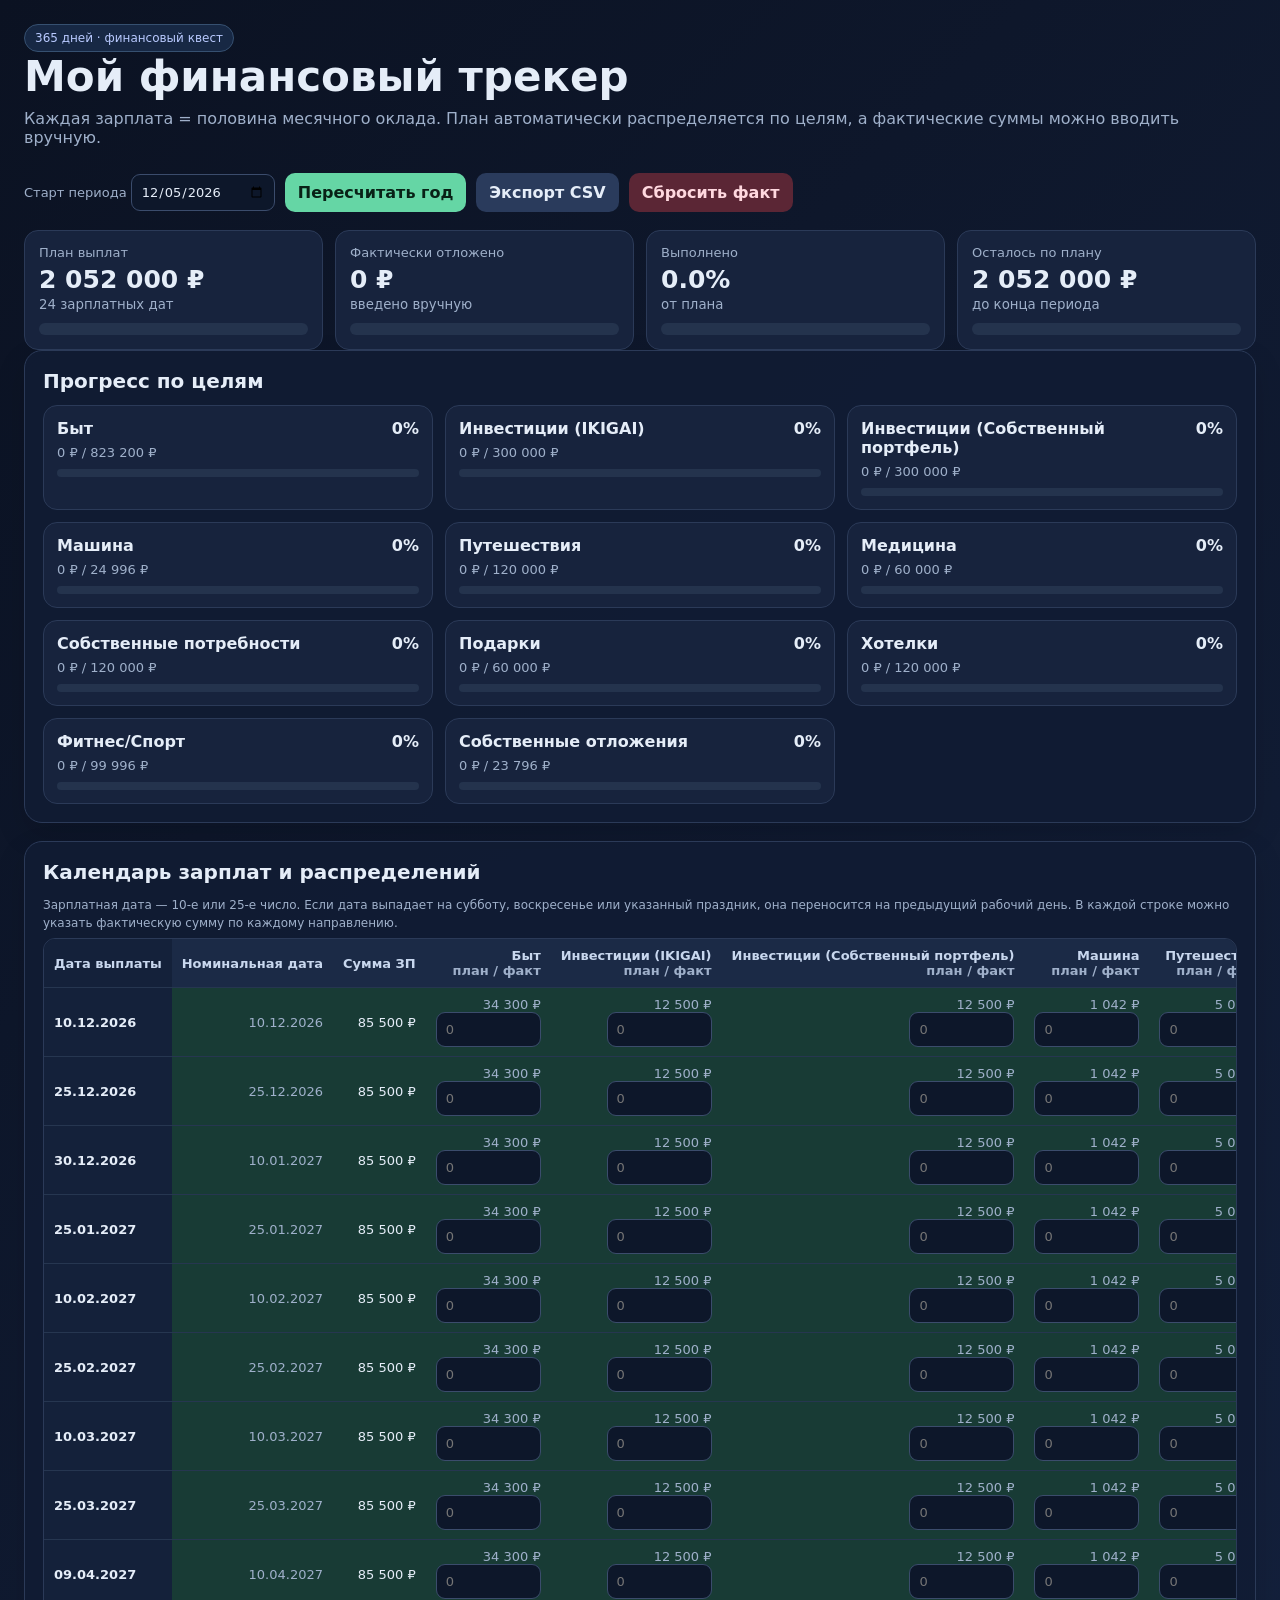
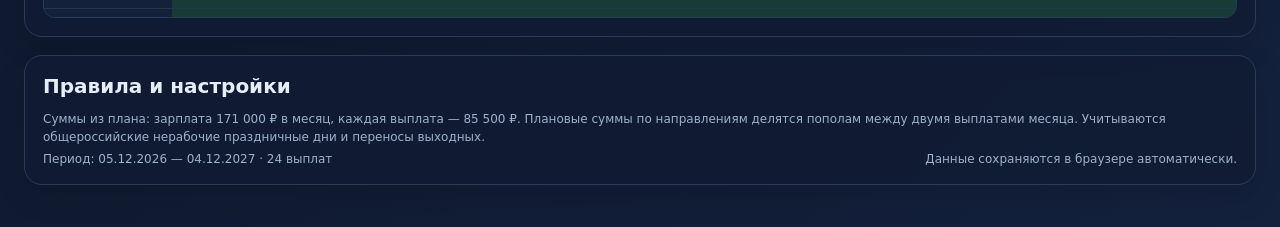
==== financial_tracker_365.html @ bc11f87f "v.1" ====
<!doctype html>
<html lang="ru">
<head>
<meta charset="utf-8">
<meta name="viewport" content="width=device-width, initial-scale=1">
<title>Финансовый трекер — 365 дней</title>
<style>
:root{--bg:#0f172a;--panel:#111c33;--panel2:#17233d;--line:#2b3a58;--text:#e5edf8;--muted:#9fb0ca;--accent:#65d6a5;--accent2:#7aa7ff;--warn:#ffd166;--danger:#ff7b8b}
*{box-sizing:border-box} body{margin:0;background:linear-gradient(135deg,#0b1222,#14213d);color:var(--text);font-family:Inter,system-ui,-apple-system,Segoe UI,Roboto,Arial,sans-serif}
.wrap{max-width:1500px;margin:auto;padding:24px}.hero{display:flex;justify-content:space-between;gap:20px;align-items:flex-start;margin-bottom:18px;flex-wrap:wrap}
h1{margin:0 0 8px;font-size:clamp(26px,4vw,42px)} h2{margin:0 0 12px;font-size:20px} p{color:var(--muted);margin:6px 0}
.badge{display:inline-block;padding:6px 10px;border:1px solid #365070;border-radius:999px;color:#b9caff;background:#172844;font-size:12px}
.panel{background:rgba(17,28,51,.92);border:1px solid var(--line);border-radius:18px;padding:18px;box-shadow:0 12px 30px #0002;margin-bottom:18px}
.grid{display:grid;grid-template-columns:repeat(4,minmax(0,1fr));gap:12px}.metric{background:var(--panel2);border:1px solid var(--line);border-radius:14px;padding:14px}.metric .label{color:var(--muted);font-size:13px}.metric .value{font-size:25px;font-weight:800;margin-top:5px}.metric small{color:var(--muted)}
.progress{height:12px;background:#24334d;border-radius:999px;overflow:hidden;margin-top:10px}.bar{height:100%;width:0;background:linear-gradient(90deg,var(--accent2),var(--accent));transition:width .25s}
.controls{display:flex;gap:10px;flex-wrap:wrap;align-items:center}.controls label{font-size:13px;color:var(--muted)} input,select,button{font:inherit} input,select{background:#0d172a;color:var(--text);border:1px solid #3b4c6c;border-radius:9px;padding:9px;min-width:0} button{border:0;border-radius:10px;padding:10px 13px;cursor:pointer;background:var(--accent);color:#082116;font-weight:800} button.secondary{background:#2a3b5c;color:var(--text)} button.danger{background:#5b2635;color:#ffd8df}
.table-wrap{overflow:auto;max-height:680px;border:1px solid var(--line);border-radius:12px}table{width:100%;border-collapse:separate;border-spacing:0;min-width:1250px;font-size:13px}th,td{padding:9px 10px;border-bottom:1px solid #263650;white-space:nowrap;text-align:right}th{position:sticky;top:0;background:#1b2a46;z-index:2;color:#c8d7ee}th:first-child,td:first-child{text-align:left;position:sticky;left:0;z-index:1;background:#14213a}th:first-child{z-index:3}.payday{background:#183b35!important}.holiday{color:var(--warn)}.weekend{color:#ffb3bd}.actual{width:105px}.actual:focus{outline:2px solid var(--accent2)}.status{font-weight:800}.good{color:var(--accent)}.bad{color:var(--danger)}.muted{color:var(--muted)}.goal-grid{display:grid;grid-template-columns:repeat(3,minmax(0,1fr));gap:12px}.goal{background:var(--panel2);border:1px solid var(--line);border-radius:14px;padding:13px}.goal-head{display:flex;justify-content:space-between;gap:10px;font-weight:700}.goal .numbers{font-size:13px;color:var(--muted);margin-top:7px}.mini{height:8px;margin-top:9px}.note{font-size:12px;color:var(--muted);line-height:1.5}.footer{display:flex;justify-content:space-between;gap:10px;flex-wrap:wrap;color:var(--muted);font-size:12px}
@media(max-width:900px){.grid{grid-template-columns:repeat(2,minmax(0,1fr))}.goal-grid{grid-template-columns:1fr}.wrap{padding:12px}.panel{padding:12px}}
</style>
</head>
<body>
<div class="wrap">
  <div class="hero">
    <div>
      <span class="badge">365 дней · финансовый квест</span>
      <h1>Мой финансовый трекер</h1>
      <p>Каждая зарплата = половина месячного оклада. План автоматически распределяется по целям, а фактические суммы можно вводить вручную.</p>
    </div>
    <div class="controls">
      <label>Старт периода <input id="startDate" type="date"></label>
      <button id="rebuild">Пересчитать год</button>
      <button class="secondary" id="export">Экспорт CSV</button>
      <button class="danger" id="reset">Сбросить факт</button>
    </div>
  </div>

  <section class="grid" id="metrics"></section>

  <section class="panel">
    <h2>Прогресс по целям</h2>
    <div class="goal-grid" id="goals"></div>
  </section>

  <section class="panel">
    <h2>Календарь зарплат и распределений</h2>
    <p class="note">Зарплатная дата — 10-е или 25-е число. Если дата выпадает на субботу, воскресенье или указанный праздник, она переносится на предыдущий рабочий день. В каждой строке можно указать фактическую сумму по каждому направлению.</p>
    <div class="table-wrap"><table id="tracker"><thead></thead><tbody></tbody></table></div>
  </section>

  <section class="panel">
    <h2>Правила и настройки</h2>
    <p class="note">Суммы из плана: зарплата 171 000 ₽ в месяц, каждая выплата — 85 500 ₽. Плановые суммы по направлениям делятся пополам между двумя выплатами месяца. Учитываются общероссийские нерабочие праздничные дни и переносы выходных.</p>
    <div class="footer"><span id="summary"></span><span>Данные сохраняются в браузере автоматически.</span></div>
  </section>
</div>

<script>
const PLAN = [
  ["Быт",68600],["Инвестиции (IKIGAI)",25000],["Инвестиции (Собственный портфель)",25000],
  ["Машина",2083],["Путешествия",10000],["Медицина",5000],["Собственные потребности",10000],
  ["Подарки",5000],["Хотелки",10000],["Фитнес/Спорт",8333],["Собственные отложения",1983]
];
const MONTHLY = 171000, PAY = 85500, DAYS=365;
const HOLIDAYS = new Set([
  // Утверждённые переносы выходных в России на 2026 год.
  "2026-01-09", "2026-12-31",
  // Переносы, предусмотренные проектом производственного календаря на 2027 год.
  "2027-02-22", "2027-11-05", "2027-12-31"
]);
let rows=[], actual={};
const euro = n => new Intl.NumberFormat("ru-RU",{style:"currency",currency:"RUB",maximumFractionDigits:0}).format(n||0);
const iso = d => d.toISOString().slice(0,10);
const dateRu = s => new Date(s+"T12:00:00").toLocaleDateString("ru-RU",{day:"2-digit",month:"2-digit",year:"numeric"});
function russianPublicHolidays(year){
  const dates=[];
  for(let day=1;day<=8;day++) dates.push(`${year}-01-${String(day).padStart(2,"0")}`);
  ["02-23","03-08","05-01","05-09","06-12","11-04"].forEach(day=>dates.push(`${year}-${day}`));
  return new Set(dates);
}
function observedHoliday(d){
  // Если праздник (кроме новогодних каникул) совпал с выходным, выходной переносится
  // на ближайший рабочий день согласно ст. 112 ТК РФ.
  const year=d.getFullYear(), fixed=russianPublicHolidays(year), day=iso(d);
  if(!fixed.has(day) || d.getMonth()===0 || (d.getDay()!==0 && d.getDay()!==6)) return false;
  let observed=addDays(d,1);
  while(observed.getDay()===0 || observed.getDay()===6 || fixed.has(iso(observed))) observed=addDays(observed,1);
  return iso(observed);
}
function isOff(d){
  const day=iso(d);
  if(d.getDay()===0 || d.getDay()===6 || HOLIDAYS.has(day) || russianPublicHolidays(d.getFullYear()).has(day)) return true;
  for(const offset of [-1,-2]){
    const holiday=addDays(d,offset);
    if(observedHoliday(holiday)===day) return true;
  }
  return false;
}
function previousWorkday(d){let x=new Date(d);while(isOff(x))x.setDate(x.getDate()-1);return x}
function addDays(d,n){let x=new Date(d);x.setDate(x.getDate()+n);return x}
function monthKey(d){return d.getFullYear()+"-"+String(d.getMonth()+1).padStart(2,"0")}
function getStart(){return new Date((document.getElementById("startDate").value||iso(new Date()))+"T12:00:00")}
function build(){
  rows=[]; let start=getStart(), end=addDays(start,DAYS-1);
  for(let d=new Date(start);d<=end;d=addDays(d,1)){
    if(d.getDate()===10 || d.getDate()===25){
      const payDate=previousWorkday(d);
      if(payDate>=start && payDate<=end) rows.push({date:iso(payDate),nominal:iso(d),month:monthKey(d),type:"pay"});
    }
  }
  render();
}
function key(date,goal){return date+"|"+goal}
function plannedFor(goal){return PLAN.find(x=>x[0]===goal)[1]/2}
function totalActual(goal){return rows.reduce((s,r)=>s+(+actual[key(r.date,goal)]||0),0)}
function render(){
  const totalPlanned=rows.length*PAY, totalActualAll=rows.reduce((s,r)=>s+PLAN.reduce((a,g)=>a+(+actual[key(r.date,g[0])]||0),0),0);
  const pct=totalPlanned?Math.min(100,totalActualAll/totalPlanned*100):0;
  document.getElementById("metrics").innerHTML=[
    ["План выплат",euro(totalPlanned),rows.length+" зарплатных дат"],
    ["Фактически отложено",euro(totalActualAll),"введено вручную"],
    ["Выполнено",pct.toFixed(1)+"%","от плана"],
    ["Осталось по плану",euro(Math.max(0,totalPlanned-totalActualAll)),"до конца периода"]
  ].map(x=>`<div class="metric"><div class="label">${x[0]}</div><div class="value">${x[1]}</div><small>${x[2]}</small><div class="progress"><div class="bar" style="width:${x[0]==='Выполнено'?pct:0}%"></div></div></div>`).join("");
  document.getElementById("goals").innerHTML=PLAN.map(([g,m])=>{
    const p=rows.length*plannedFor(g), a=totalActual(g), q=p?Math.min(100,a/p*100):0;
    return `<div class="goal"><div class="goal-head"><span>${g}</span><span>${q.toFixed(0)}%</span></div><div class="numbers">${euro(a)} / ${euro(p)}</div><div class="progress mini"><div class="bar" style="width:${q}%"></div></div></div>`;
  }).join("");
  const head=document.querySelector("#tracker thead");
  head.innerHTML="<tr><th>Дата выплаты</th><th>Номинальная дата</th><th>Сумма ЗП</th>"+PLAN.map(g=>`<th>${g[0]}<br><span class="muted">план / факт</span></th>`).join("")+"<th>Факт всего</th><th>Статус</th></tr>";
  const body=document.querySelector("#tracker tbody");
  body.innerHTML=rows.map(r=>{
    const vals=PLAN.map(([g,m])=>+actual[key(r.date,g)]||0), sum=vals.reduce((a,b)=>a+b,0), complete=sum>=PAY;
    return `<tr class="payday"><td><b>${dateRu(r.date)}</b></td><td class="muted">${dateRu(r.nominal)}</td><td>${euro(PAY)}</td>`+
      PLAN.map(([g,m])=>`<td><div class="muted">${euro(m/2)}</div><input class="actual" type="number" min="0" step="1" data-date="${r.date}" data-goal="${g}" value="${actual[key(r.date,g)]||""}" placeholder="0"></td>`).join("")+
      `<td><b>${euro(sum)}</b></td><td class="status ${complete?'good':'bad'}">${complete?'✓ Выполнено':'В процессе'}</td></tr>`;
  }).join("");
  body.querySelectorAll("input").forEach(inp=>inp.addEventListener("change",e=>{
    actual[key(inp.dataset.date,inp.dataset.goal)]=Math.max(0,+inp.value||0);
    localStorage.setItem("financeTrackerActual",JSON.stringify(actual)); render();
  }));
  document.getElementById("summary").textContent=`Период: ${dateRu(iso(startDate.value?getStart():new Date()))} — ${dateRu(iso(addDays(getStart(),DAYS-1)))} · ${rows.length} выплат`;
}
function exportCSV(){
  const cols=["Дата выплаты","Номинальная дата","Сумма ЗП",...PLAN.map(x=>x[0]),"Факт всего"];
  let csv=[cols.join(";")];
  rows.forEach(r=>{let vals=PLAN.map(([g])=>+actual[key(r.date,g)]||0);csv.push([r.date,r.nominal,PAY,...vals,vals.reduce((a,b)=>a+b,0)].join(";"))});
  const blob=new Blob(["\ufeff"+csv.join("\n")],{type:"text/csv;charset=utf-8"});
  const a=document.createElement("a");a.href=URL.createObjectURL(blob);a.download="financial-tracker.csv";a.click();URL.revokeObjectURL(a.href);
}
const startDate=document.getElementById("startDate");
startDate.value=iso(new Date());
actual=JSON.parse(localStorage.getItem("financeTrackerActual")||"{}");
document.getElementById("rebuild").onclick=build;
document.getElementById("export").onclick=exportCSV;
document.getElementById("reset").onclick=()=>{if(confirm("Удалить все фактические суммы?")){actual={};localStorage.removeItem("financeTrackerActual");render()}};
build();
</script>
</body>
</html>
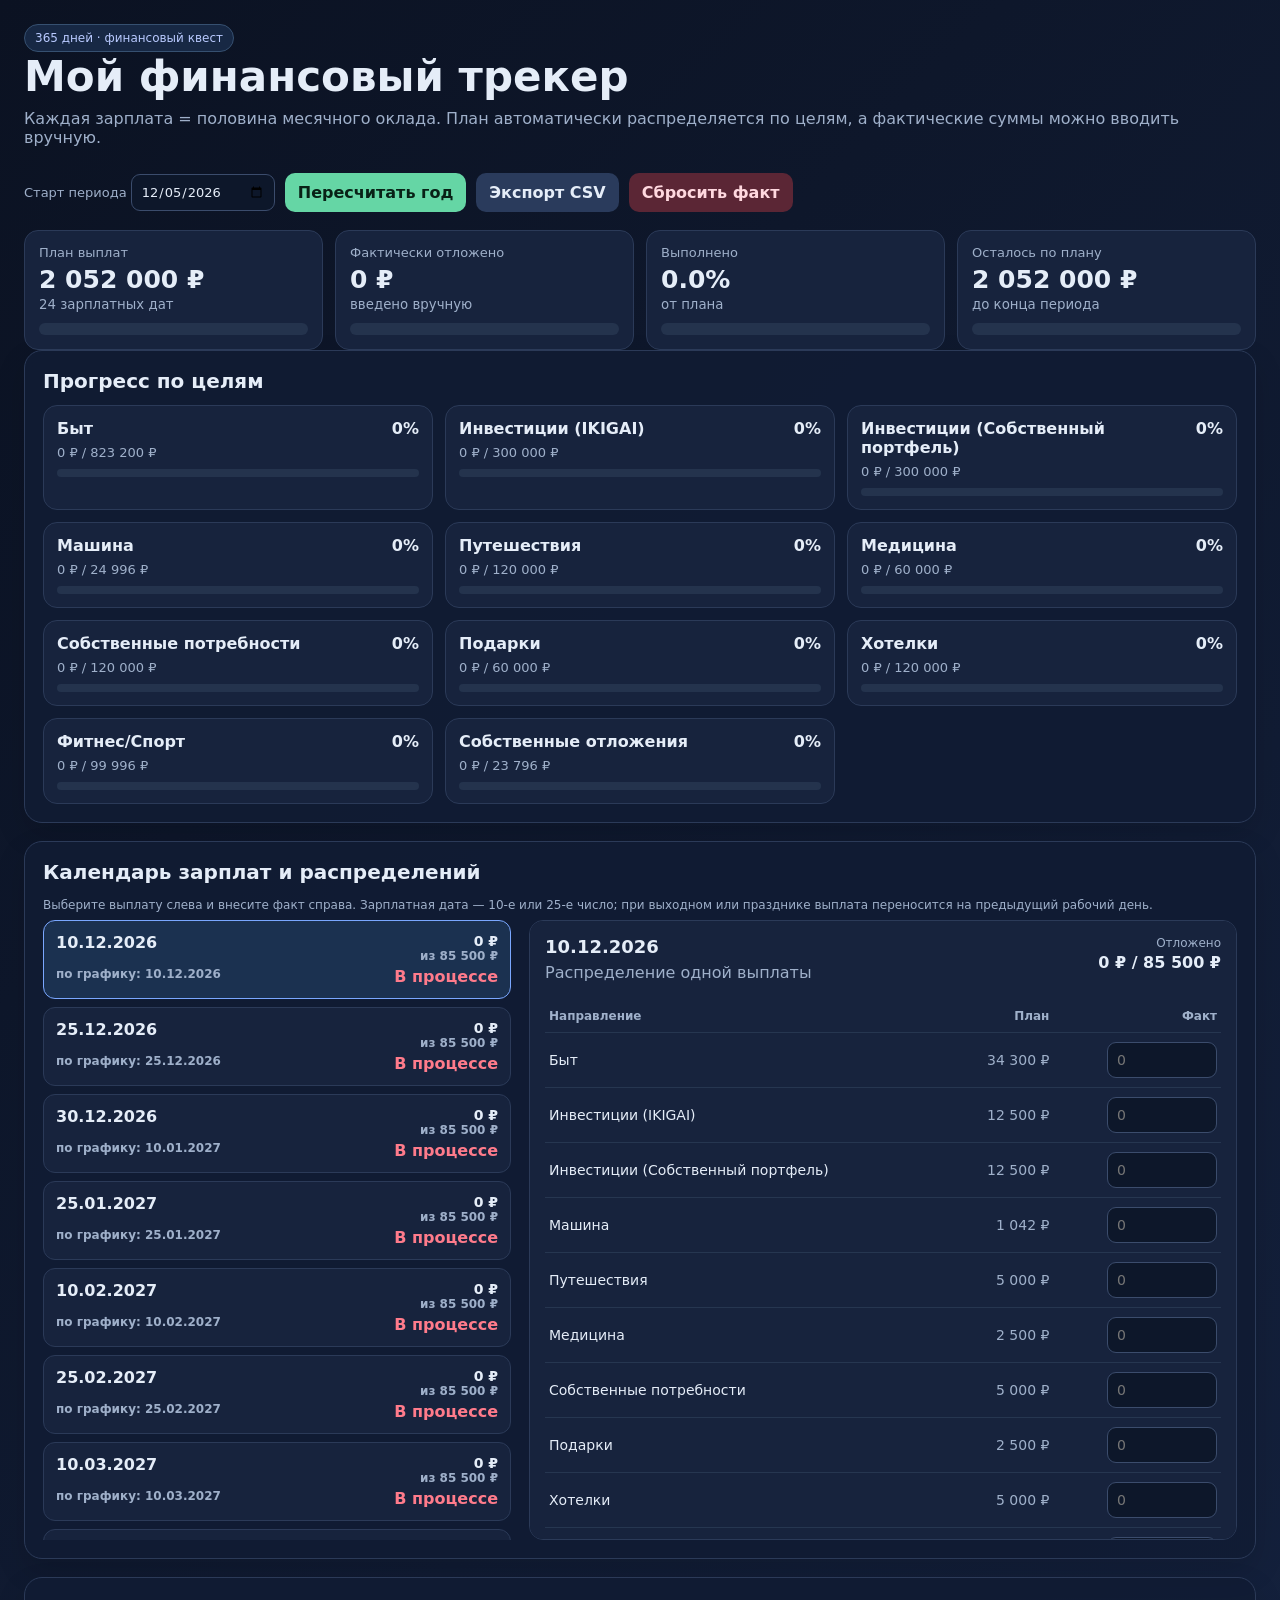
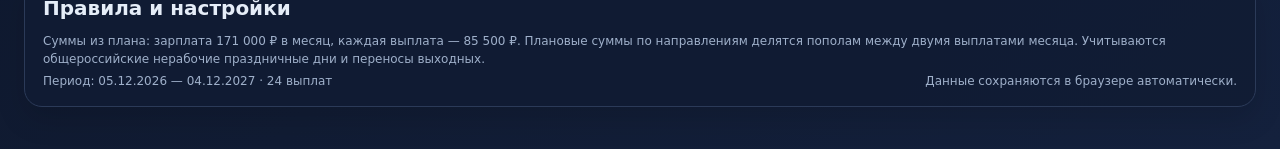
==== commit 85c3f411: "v.2" ====
--- a/financial_tracker_365.html
+++ b/financial_tracker_365.html
@@ -14,8 +14,7 @@
 .grid{display:grid;grid-template-columns:repeat(4,minmax(0,1fr));gap:12px}.metric{background:var(--panel2);border:1px solid var(--line);border-radius:14px;padding:14px}.metric .label{color:var(--muted);font-size:13px}.metric .value{font-size:25px;font-weight:800;margin-top:5px}.metric small{color:var(--muted)}
 .progress{height:12px;background:#24334d;border-radius:999px;overflow:hidden;margin-top:10px}.bar{height:100%;width:0;background:linear-gradient(90deg,var(--accent2),var(--accent));transition:width .25s}
 .controls{display:flex;gap:10px;flex-wrap:wrap;align-items:center}.controls label{font-size:13px;color:var(--muted)} input,select,button{font:inherit} input,select{background:#0d172a;color:var(--text);border:1px solid #3b4c6c;border-radius:9px;padding:9px;min-width:0} button{border:0;border-radius:10px;padding:10px 13px;cursor:pointer;background:var(--accent);color:#082116;font-weight:800} button.secondary{background:#2a3b5c;color:var(--text)} button.danger{background:#5b2635;color:#ffd8df}
-.table-wrap{overflow:auto;max-height:680px;border:1px solid var(--line);border-radius:12px}table{width:100%;border-collapse:separate;border-spacing:0;min-width:1250px;font-size:13px}th,td{padding:9px 10px;border-bottom:1px solid #263650;white-space:nowrap;text-align:right}th{position:sticky;top:0;background:#1b2a46;z-index:2;color:#c8d7ee}th:first-child,td:first-child{text-align:left;position:sticky;left:0;z-index:1;background:#14213a}th:first-child{z-index:3}.payday{background:#183b35!important}.holiday{color:var(--warn)}.weekend{color:#ffb3bd}.actual{width:105px}.actual:focus{outline:2px solid var(--accent2)}.status{font-weight:800}.good{color:var(--accent)}.bad{color:var(--danger)}.muted{color:var(--muted)}.goal-grid{display:grid;grid-template-columns:repeat(3,minmax(0,1fr));gap:12px}.goal{background:var(--panel2);border:1px solid var(--line);border-radius:14px;padding:13px}.goal-head{display:flex;justify-content:space-between;gap:10px;font-weight:700}.goal .numbers{font-size:13px;color:var(--muted);margin-top:7px}.mini{height:8px;margin-top:9px}.note{font-size:12px;color:var(--muted);line-height:1.5}.footer{display:flex;justify-content:space-between;gap:10px;flex-wrap:wrap;color:var(--muted);font-size:12px}
-@media(max-width:900px){.grid{grid-template-columns:repeat(2,minmax(0,1fr))}.goal-grid{grid-template-columns:1fr}.wrap{padding:12px}.panel{padding:12px}}
+.payday-layout{display:grid;grid-template-columns:minmax(270px,.8fr) minmax(0,1.2fr);gap:14px;height:620px}.payday-list,.allocation{min-height:0;overflow:auto}.payday-list{padding-right:4px}.payday-item{width:100%;display:grid;grid-template-columns:1fr auto;gap:4px;text-align:left;background:var(--panel2);color:var(--text);border:1px solid var(--line);border-radius:12px;padding:12px;margin:0 0 8px}.payday-item:hover,.payday-item.selected{border-color:var(--accent2);background:#1b3150}.payday-item .date{font-weight:800}.payday-item .details{font-size:12px;color:var(--muted)}.payday-item .amount{text-align:right;font-size:12px;color:var(--muted)}.payday-item .amount b{display:block;color:var(--text);font-size:14px}.allocation{background:var(--panel2);border:1px solid var(--line);border-radius:14px;padding:15px}.allocation-head{display:flex;justify-content:space-between;gap:12px;align-items:flex-start;margin-bottom:12px}.allocation-head h3{margin:0;font-size:18px}.allocation-total{font-size:12px;color:var(--muted);text-align:right}.allocation-total b{display:block;color:var(--text);font-size:16px;margin-top:3px}.allocation-table{width:100%;border-collapse:collapse;font-size:14px}.allocation-table th,.allocation-table td{padding:9px 4px;border-bottom:1px solid #263650;text-align:right}.allocation-table th:first-child,.allocation-table td:first-child{text-align:left}.allocation-table th{color:var(--muted);font-size:12px;font-weight:600}.actual{width:110px}.actual:focus{outline:2px solid var(--accent2)}.status{font-weight:800}.good{color:var(--accent)}.bad{color:var(--danger)}.muted{color:var(--muted)}.goal-grid{display:grid;grid-template-columns:repeat(3,minmax(0,1fr));gap:12px}.goal{background:var(--panel2);border:1px solid var(--line);border-radius:14px;padding:13px}.goal-head{display:flex;justify-content:space-between;gap:10px;font-weight:700}.goal .numbers{font-size:13px;color:var(--muted);margin-top:7px}.mini{height:8px;margin-top:9px}.note{font-size:12px;color:var(--muted);line-height:1.5}.footer{display:flex;justify-content:space-between;gap:10px;flex-wrap:wrap;color:var(--muted);font-size:12px}
 </style>
 </head>
 <body>
@@ -43,8 +42,8 @@
 
   <section class="panel">
     <h2>Календарь зарплат и распределений</h2>
-    <p class="note">Зарплатная дата — 10-е или 25-е число. Если дата выпадает на субботу, воскресенье или указанный праздник, она переносится на предыдущий рабочий день. В каждой строке можно указать фактическую сумму по каждому направлению.</p>
-    <div class="table-wrap"><table id="tracker"><thead></thead><tbody></tbody></table></div>
+    <p class="note">Выберите выплату слева и внесите факт справа. Зарплатная дата — 10-е или 25-е число; при выходном или празднике выплата переносится на предыдущий рабочий день.</p>
+    <div class="payday-layout"><div class="payday-list" id="paydays"></div><div class="allocation" id="allocation"></div></div>
   </section>
 
   <section class="panel">
@@ -67,7 +66,7 @@
   // Переносы, предусмотренные проектом производственного календаря на 2027 год.
   "2027-02-22", "2027-11-05", "2027-12-31"
 ]);
-let rows=[], actual={};
+let rows=[], actual={}, selectedDate=null;
 const euro = n => new Intl.NumberFormat("ru-RU",{style:"currency",currency:"RUB",maximumFractionDigits:0}).format(n||0);
 const iso = d => d.toISOString().slice(0,10);
 const dateRu = s => new Date(s+"T12:00:00").toLocaleDateString("ru-RU",{day:"2-digit",month:"2-digit",year:"numeric"});
@@ -107,6 +106,7 @@
       if(payDate>=start && payDate<=end) rows.push({date:iso(payDate),nominal:iso(d),month:monthKey(d),type:"pay"});
     }
   }
+  if(!rows.some(r=>r.date===selectedDate)) selectedDate=(rows.find(r=>r.date>=iso(new Date()))||rows[0])?.date||null;
   render();
 }
 function key(date,goal){return date+"|"+goal}
@@ -125,16 +125,18 @@
     const p=rows.length*plannedFor(g), a=totalActual(g), q=p?Math.min(100,a/p*100):0;
     return `<div class="goal"><div class="goal-head"><span>${g}</span><span>${q.toFixed(0)}%</span></div><div class="numbers">${euro(a)} / ${euro(p)}</div><div class="progress mini"><div class="bar" style="width:${q}%"></div></div></div>`;
   }).join("");
-  const head=document.querySelector("#tracker thead");
-  head.innerHTML="<tr><th>Дата выплаты</th><th>Номинальная дата</th><th>Сумма ЗП</th>"+PLAN.map(g=>`<th>${g[0]}<br><span class="muted">план / факт</span></th>`).join("")+"<th>Факт всего</th><th>Статус</th></tr>";
-  const body=document.querySelector("#tracker tbody");
-  body.innerHTML=rows.map(r=>{
-    const vals=PLAN.map(([g,m])=>+actual[key(r.date,g)]||0), sum=vals.reduce((a,b)=>a+b,0), complete=sum>=PAY;
-    return `<tr class="payday"><td><b>${dateRu(r.date)}</b></td><td class="muted">${dateRu(r.nominal)}</td><td>${euro(PAY)}</td>`+
-      PLAN.map(([g,m])=>`<td><div class="muted">${euro(m/2)}</div><input class="actual" type="number" min="0" step="1" data-date="${r.date}" data-goal="${g}" value="${actual[key(r.date,g)]||""}" placeholder="0"></td>`).join("")+
-      `<td><b>${euro(sum)}</b></td><td class="status ${complete?'good':'bad'}">${complete?'✓ Выполнено':'В процессе'}</td></tr>`;
+  const paydays=document.getElementById("paydays");
+  paydays.innerHTML=rows.map(r=>{
+    const sum=PLAN.reduce((total,[g])=>total+(+actual[key(r.date,g)]||0),0), complete=sum>=PAY;
+    return `<button class="payday-item ${r.date===selectedDate?'selected':''}" data-select="${r.date}"><span class="date">${dateRu(r.date)}</span><span class="amount"><b>${euro(sum)}</b>из ${euro(PAY)}</span><span class="details">по графику: ${dateRu(r.nominal)}</span><span class="status ${complete?'good':'bad'}">${complete?'✓ Готово':'В процессе'}</span></button>`;
   }).join("");
-  body.querySelectorAll("input").forEach(inp=>inp.addEventListener("change",e=>{
+  paydays.querySelectorAll("[data-select]").forEach(button=>button.addEventListener("click",()=>{selectedDate=button.dataset.select;render()}));
+  const selected=rows.find(r=>r.date===selectedDate);
+  const allocation=document.getElementById("allocation");
+  if(!selected){allocation.innerHTML="<p class=\"muted\">В выбранном периоде нет выплат.</p>";return}
+  const total=PLAN.reduce((sum,[g])=>sum+(+actual[key(selected.date,g)]||0),0), complete=total>=PAY;
+  allocation.innerHTML=`<div class="allocation-head"><div><h3>${dateRu(selected.date)}</h3><p>Распределение одной выплаты</p></div><div class="allocation-total">Отложено<b class="${complete?'good':'bad'}">${euro(total)} / ${euro(PAY)}</b></div></div><table class="allocation-table"><thead><tr><th>Направление</th><th>План</th><th>Факт</th></tr></thead><tbody>${PLAN.map(([g,m])=>`<tr><td>${g}</td><td class="muted">${euro(m/2)}</td><td><input class="actual" type="number" min="0" step="1" data-date="${selected.date}" data-goal="${g}" value="${actual[key(selected.date,g)]||""}" placeholder="0"></td></tr>`).join("")}</tbody></table>`;
+  allocation.querySelectorAll("input").forEach(inp=>inp.addEventListener("change",e=>{
     actual[key(inp.dataset.date,inp.dataset.goal)]=Math.max(0,+inp.value||0);
     localStorage.setItem("financeTrackerActual",JSON.stringify(actual)); render();
   }));
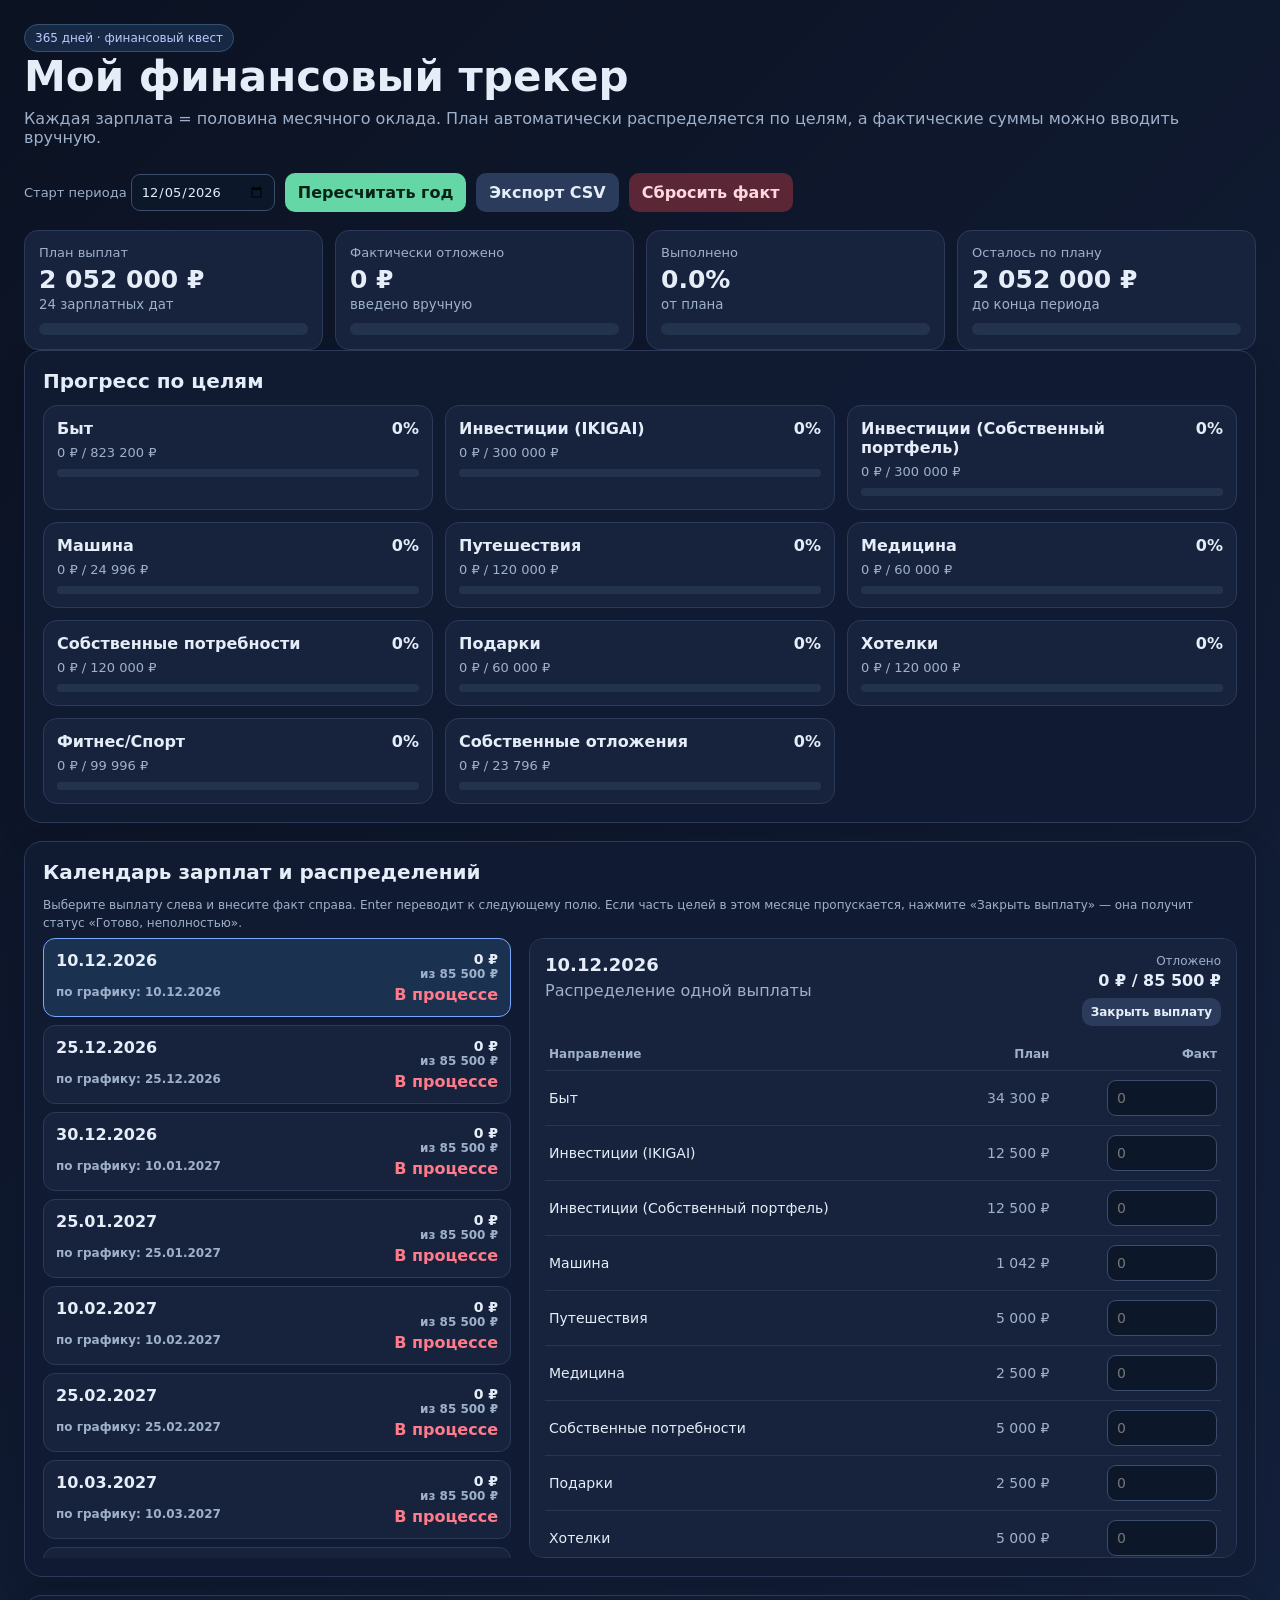
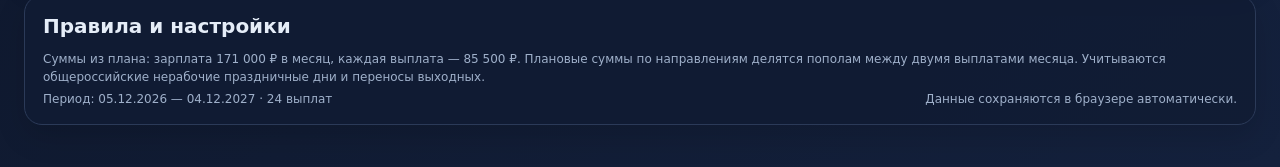
==== commit 41994682: "v.3" ====
--- a/financial_tracker_365.html
+++ b/financial_tracker_365.html
@@ -14,7 +14,7 @@
 .grid{display:grid;grid-template-columns:repeat(4,minmax(0,1fr));gap:12px}.metric{background:var(--panel2);border:1px solid var(--line);border-radius:14px;padding:14px}.metric .label{color:var(--muted);font-size:13px}.metric .value{font-size:25px;font-weight:800;margin-top:5px}.metric small{color:var(--muted)}
 .progress{height:12px;background:#24334d;border-radius:999px;overflow:hidden;margin-top:10px}.bar{height:100%;width:0;background:linear-gradient(90deg,var(--accent2),var(--accent));transition:width .25s}
 .controls{display:flex;gap:10px;flex-wrap:wrap;align-items:center}.controls label{font-size:13px;color:var(--muted)} input,select,button{font:inherit} input,select{background:#0d172a;color:var(--text);border:1px solid #3b4c6c;border-radius:9px;padding:9px;min-width:0} button{border:0;border-radius:10px;padding:10px 13px;cursor:pointer;background:var(--accent);color:#082116;font-weight:800} button.secondary{background:#2a3b5c;color:var(--text)} button.danger{background:#5b2635;color:#ffd8df}
-.payday-layout{display:grid;grid-template-columns:minmax(270px,.8fr) minmax(0,1.2fr);gap:14px;height:620px}.payday-list,.allocation{min-height:0;overflow:auto}.payday-list{padding-right:4px}.payday-item{width:100%;display:grid;grid-template-columns:1fr auto;gap:4px;text-align:left;background:var(--panel2);color:var(--text);border:1px solid var(--line);border-radius:12px;padding:12px;margin:0 0 8px}.payday-item:hover,.payday-item.selected{border-color:var(--accent2);background:#1b3150}.payday-item .date{font-weight:800}.payday-item .details{font-size:12px;color:var(--muted)}.payday-item .amount{text-align:right;font-size:12px;color:var(--muted)}.payday-item .amount b{display:block;color:var(--text);font-size:14px}.allocation{background:var(--panel2);border:1px solid var(--line);border-radius:14px;padding:15px}.allocation-head{display:flex;justify-content:space-between;gap:12px;align-items:flex-start;margin-bottom:12px}.allocation-head h3{margin:0;font-size:18px}.allocation-total{font-size:12px;color:var(--muted);text-align:right}.allocation-total b{display:block;color:var(--text);font-size:16px;margin-top:3px}.allocation-table{width:100%;border-collapse:collapse;font-size:14px}.allocation-table th,.allocation-table td{padding:9px 4px;border-bottom:1px solid #263650;text-align:right}.allocation-table th:first-child,.allocation-table td:first-child{text-align:left}.allocation-table th{color:var(--muted);font-size:12px;font-weight:600}.actual{width:110px}.actual:focus{outline:2px solid var(--accent2)}.status{font-weight:800}.good{color:var(--accent)}.bad{color:var(--danger)}.muted{color:var(--muted)}.goal-grid{display:grid;grid-template-columns:repeat(3,minmax(0,1fr));gap:12px}.goal{background:var(--panel2);border:1px solid var(--line);border-radius:14px;padding:13px}.goal-head{display:flex;justify-content:space-between;gap:10px;font-weight:700}.goal .numbers{font-size:13px;color:var(--muted);margin-top:7px}.mini{height:8px;margin-top:9px}.note{font-size:12px;color:var(--muted);line-height:1.5}.footer{display:flex;justify-content:space-between;gap:10px;flex-wrap:wrap;color:var(--muted);font-size:12px}
+.payday-layout{display:grid;grid-template-columns:minmax(270px,.8fr) minmax(0,1.2fr);gap:14px;height:620px}.payday-list,.allocation{min-height:0;overflow:auto}.payday-list{padding-right:4px}.payday-item{width:100%;display:grid;grid-template-columns:1fr auto;gap:4px;text-align:left;background:var(--panel2);color:var(--text);border:1px solid var(--line);border-radius:12px;padding:12px;margin:0 0 8px}.payday-item:hover,.payday-item.selected{border-color:var(--accent2);background:#1b3150}.payday-item .date{font-weight:800}.payday-item .details{font-size:12px;color:var(--muted)}.payday-item .amount{text-align:right;font-size:12px;color:var(--muted)}.payday-item .amount b{display:block;color:var(--text);font-size:14px}.allocation{background:var(--panel2);border:1px solid var(--line);border-radius:14px;padding:15px}.allocation-head{display:flex;justify-content:space-between;gap:12px;align-items:flex-start;margin-bottom:12px}.allocation-head h3{margin:0;font-size:18px}.allocation-total{font-size:12px;color:var(--muted);text-align:right}.allocation-total b{display:block;color:var(--text);font-size:16px;margin-top:3px}.allocation-actions{display:flex;gap:8px;align-items:flex-end;flex-direction:column}.allocation-actions button{font-size:12px;padding:7px 9px}.allocation-table{width:100%;border-collapse:collapse;font-size:14px}.allocation-table th,.allocation-table td{padding:9px 4px;border-bottom:1px solid #263650;text-align:right}.allocation-table th:first-child,.allocation-table td:first-child{text-align:left}.allocation-table th{color:var(--muted);font-size:12px;font-weight:600}.actual{width:110px}.actual:focus{outline:2px solid var(--accent2)}.status{font-weight:800}.good{color:var(--accent)}.partial{color:var(--warn)}.bad{color:var(--danger)}.muted{color:var(--muted)}.goal-grid{display:grid;grid-template-columns:repeat(3,minmax(0,1fr));gap:12px}.goal{background:var(--panel2);border:1px solid var(--line);border-radius:14px;padding:13px}.goal-head{display:flex;justify-content:space-between;gap:10px;font-weight:700}.goal .numbers{font-size:13px;color:var(--muted);margin-top:7px}.mini{height:8px;margin-top:9px}.note{font-size:12px;color:var(--muted);line-height:1.5}.footer{display:flex;justify-content:space-between;gap:10px;flex-wrap:wrap;color:var(--muted);font-size:12px}
 </style>
 </head>
 <body>
@@ -42,7 +42,7 @@
 
   <section class="panel">
     <h2>Календарь зарплат и распределений</h2>
-    <p class="note">Выберите выплату слева и внесите факт справа. Зарплатная дата — 10-е или 25-е число; при выходном или празднике выплата переносится на предыдущий рабочий день.</p>
+    <p class="note">Выберите выплату слева и внесите факт справа. Enter переводит к следующему полю. Если часть целей в этом месяце пропускается, нажмите «Закрыть выплату» — она получит статус «Готово, неполностью».</p>
     <div class="payday-layout"><div class="payday-list" id="paydays"></div><div class="allocation" id="allocation"></div></div>
   </section>
 
@@ -66,7 +66,7 @@
   // Переносы, предусмотренные проектом производственного календаря на 2027 год.
   "2027-02-22", "2027-11-05", "2027-12-31"
 ]);
-let rows=[], actual={}, selectedDate=null;
+let rows=[], actual={}, closed={}, selectedDate=null;
 const euro = n => new Intl.NumberFormat("ru-RU",{style:"currency",currency:"RUB",maximumFractionDigits:0}).format(n||0);
 const iso = d => d.toISOString().slice(0,10);
 const dateRu = s => new Date(s+"T12:00:00").toLocaleDateString("ru-RU",{day:"2-digit",month:"2-digit",year:"numeric"});
@@ -110,6 +110,15 @@
   render();
 }
 function key(date,goal){return date+"|"+goal}
+function paymentStatus(date,sum){
+  if(sum>=PAY) return {text:"✓ Выполнено",className:"good"};
+  if(closed[date]) return {text:"✓ Готово, неполностью",className:"partial"};
+  return {text:"В процессе",className:"bad"};
+}
+function saveActual(date,goal,value){
+  actual[key(date,goal)]=Math.max(0,+value||0);
+  localStorage.setItem("financeTrackerActual",JSON.stringify(actual));
+}
 function plannedFor(goal){return PLAN.find(x=>x[0]===goal)[1]/2}
 function totalActual(goal){return rows.reduce((s,r)=>s+(+actual[key(r.date,goal)]||0),0)}
 function render(){
@@ -127,18 +136,29 @@
   }).join("");
   const paydays=document.getElementById("paydays");
   paydays.innerHTML=rows.map(r=>{
-    const sum=PLAN.reduce((total,[g])=>total+(+actual[key(r.date,g)]||0),0), complete=sum>=PAY;
-    return `<button class="payday-item ${r.date===selectedDate?'selected':''}" data-select="${r.date}"><span class="date">${dateRu(r.date)}</span><span class="amount"><b>${euro(sum)}</b>из ${euro(PAY)}</span><span class="details">по графику: ${dateRu(r.nominal)}</span><span class="status ${complete?'good':'bad'}">${complete?'✓ Готово':'В процессе'}</span></button>`;
+    const sum=PLAN.reduce((total,[g])=>total+(+actual[key(r.date,g)]||0),0), status=paymentStatus(r.date,sum);
+    return `<button class="payday-item ${r.date===selectedDate?'selected':''}" data-select="${r.date}"><span class="date">${dateRu(r.date)}</span><span class="amount"><b>${euro(sum)}</b>из ${euro(PAY)}</span><span class="details">по графику: ${dateRu(r.nominal)}</span><span class="status ${status.className}">${status.text}</span></button>`;
   }).join("");
   paydays.querySelectorAll("[data-select]").forEach(button=>button.addEventListener("click",()=>{selectedDate=button.dataset.select;render()}));
   const selected=rows.find(r=>r.date===selectedDate);
   const allocation=document.getElementById("allocation");
   if(!selected){allocation.innerHTML="<p class=\"muted\">В выбранном периоде нет выплат.</p>";return}
-  const total=PLAN.reduce((sum,[g])=>sum+(+actual[key(selected.date,g)]||0),0), complete=total>=PAY;
-  allocation.innerHTML=`<div class="allocation-head"><div><h3>${dateRu(selected.date)}</h3><p>Распределение одной выплаты</p></div><div class="allocation-total">Отложено<b class="${complete?'good':'bad'}">${euro(total)} / ${euro(PAY)}</b></div></div><table class="allocation-table"><thead><tr><th>Направление</th><th>План</th><th>Факт</th></tr></thead><tbody>${PLAN.map(([g,m])=>`<tr><td>${g}</td><td class="muted">${euro(m/2)}</td><td><input class="actual" type="number" min="0" step="1" data-date="${selected.date}" data-goal="${g}" value="${actual[key(selected.date,g)]||""}" placeholder="0"></td></tr>`).join("")}</tbody></table>`;
+  const total=PLAN.reduce((sum,[g])=>sum+(+actual[key(selected.date,g)]||0),0), status=paymentStatus(selected.date,total), isClosed=Boolean(closed[selected.date]);
+  allocation.innerHTML=`<div class="allocation-head"><div><h3>${dateRu(selected.date)}</h3><p>Распределение одной выплаты</p></div><div class="allocation-actions"><div class="allocation-total">Отложено<b class="${status.className}">${euro(total)} / ${euro(PAY)}</b></div><button class="secondary" id="toggleClosed">${isClosed?'Вернуть в работу':'Закрыть выплату'}</button></div></div><table class="allocation-table"><thead><tr><th>Направление</th><th>План</th><th>Факт</th></tr></thead><tbody>${PLAN.map(([g,m])=>`<tr><td>${g}</td><td class="muted">${euro(m/2)}</td><td><input class="actual" type="number" min="0" step="1" data-date="${selected.date}" data-goal="${g}" value="${actual[key(selected.date,g)]||""}" placeholder="0"></td></tr>`).join("")}</tbody></table>`;
+  document.getElementById("toggleClosed").onclick=()=>{
+    if(isClosed) delete closed[selected.date]; else closed[selected.date]=true;
+    localStorage.setItem("financeTrackerClosed",JSON.stringify(closed)); render();
+  };
   allocation.querySelectorAll("input").forEach(inp=>inp.addEventListener("change",e=>{
-    actual[key(inp.dataset.date,inp.dataset.goal)]=Math.max(0,+inp.value||0);
-    localStorage.setItem("financeTrackerActual",JSON.stringify(actual)); render();
+    saveActual(inp.dataset.date,inp.dataset.goal,inp.value); render();
+  }));
+  allocation.querySelectorAll("input").forEach((inp,index,inputs)=>inp.addEventListener("keydown",e=>{
+    if(e.key!=="Enter") return;
+    e.preventDefault();
+    saveActual(inp.dataset.date,inp.dataset.goal,inp.value);
+    render();
+    const next=allocation.querySelectorAll("input")[index+1];
+    if(next){next.focus();next.select()}
   }));
   document.getElementById("summary").textContent=`Период: ${dateRu(iso(startDate.value?getStart():new Date()))} — ${dateRu(iso(addDays(getStart(),DAYS-1)))} · ${rows.length} выплат`;
 }
@@ -152,9 +172,10 @@
 const startDate=document.getElementById("startDate");
 startDate.value=iso(new Date());
 actual=JSON.parse(localStorage.getItem("financeTrackerActual")||"{}");
+closed=JSON.parse(localStorage.getItem("financeTrackerClosed")||"{}");
 document.getElementById("rebuild").onclick=build;
 document.getElementById("export").onclick=exportCSV;
-document.getElementById("reset").onclick=()=>{if(confirm("Удалить все фактические суммы?")){actual={};localStorage.removeItem("financeTrackerActual");render()}};
+document.getElementById("reset").onclick=()=>{if(confirm("Удалить все фактические суммы и статусы выплат?")){actual={};closed={};localStorage.removeItem("financeTrackerActual");localStorage.removeItem("financeTrackerClosed");render()}};
 build();
 </script>
 </body>
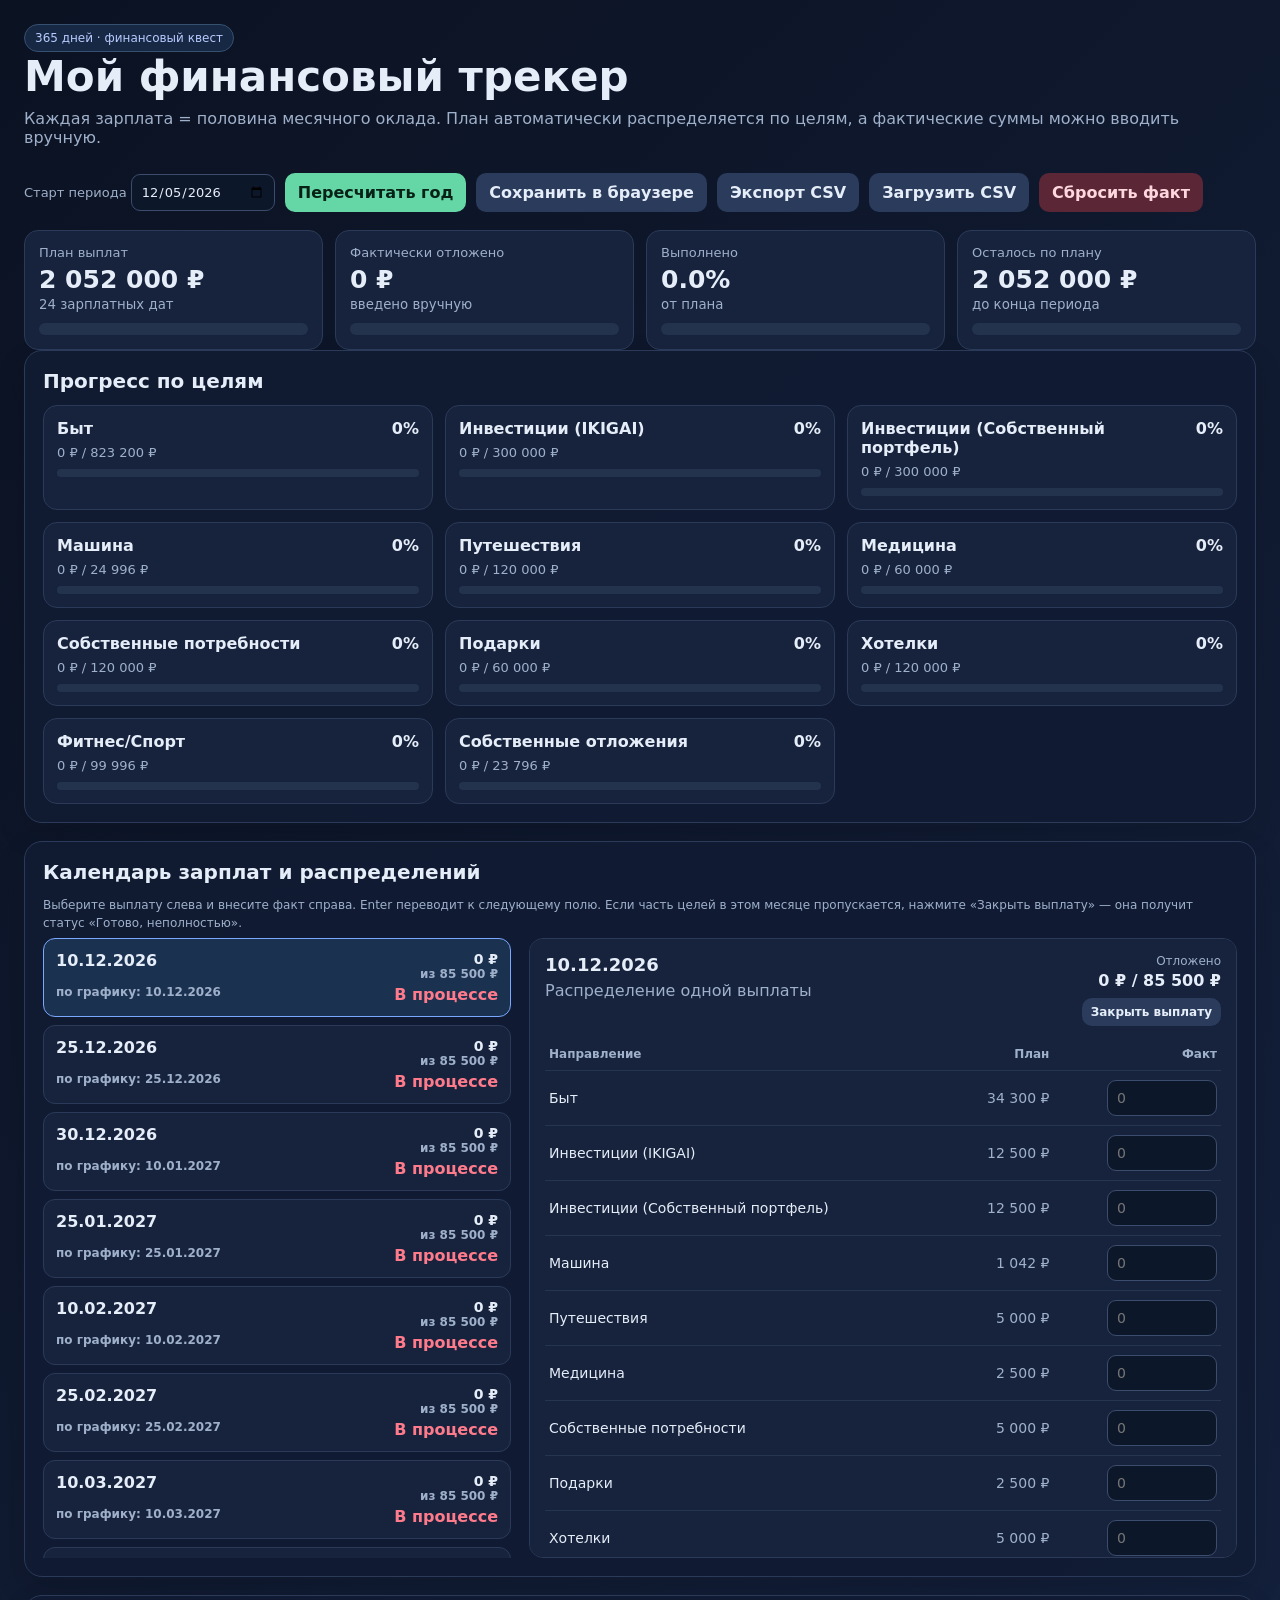
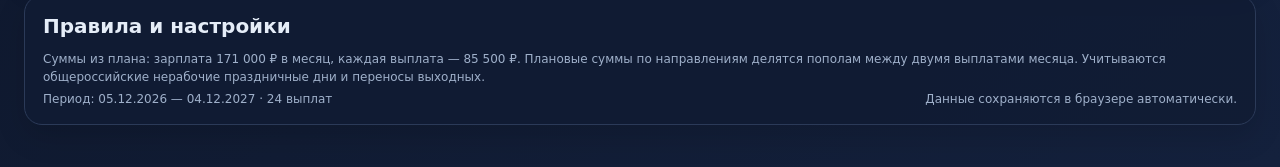
==== commit 0715fe3d: "v.4 (сохранение и экспорт csv)" ====
--- a/financial_tracker_365.html
+++ b/financial_tracker_365.html
@@ -28,7 +28,10 @@
     <div class="controls">
       <label>Старт периода <input id="startDate" type="date"></label>
       <button id="rebuild">Пересчитать год</button>
+      <button class="secondary" id="save">Сохранить в браузере</button>
       <button class="secondary" id="export">Экспорт CSV</button>
+      <button class="secondary" id="restoreCsv">Загрузить CSV</button>
+      <input id="importCsv" type="file" accept="text/csv,.csv" hidden>
       <button class="danger" id="reset">Сбросить факт</button>
     </div>
   </div>
@@ -152,6 +155,9 @@
   allocation.querySelectorAll("input").forEach(inp=>inp.addEventListener("change",e=>{
     saveActual(inp.dataset.date,inp.dataset.goal,inp.value); render();
   }));
+  allocation.querySelectorAll("input").forEach(inp=>inp.addEventListener("input",e=>{
+    saveActual(inp.dataset.date,inp.dataset.goal,inp.value);
+  }));
   allocation.querySelectorAll("input").forEach((inp,index,inputs)=>inp.addEventListener("keydown",e=>{
     if(e.key!=="Enter") return;
     e.preventDefault();
@@ -163,18 +169,58 @@
   document.getElementById("summary").textContent=`Период: ${dateRu(iso(startDate.value?getStart():new Date()))} — ${dateRu(iso(addDays(getStart(),DAYS-1)))} · ${rows.length} выплат`;
 }
 function exportCSV(){
-  const cols=["Дата выплаты","Номинальная дата","Сумма ЗП",...PLAN.map(x=>x[0]),"Факт всего"];
+  const cols=["Дата начала периода","Дата выплаты","Номинальная дата","Сумма ЗП",...PLAN.map(x=>x[0]),"Факт всего","Статус выплаты"];
   let csv=[cols.join(";")];
-  rows.forEach(r=>{let vals=PLAN.map(([g])=>+actual[key(r.date,g)]||0);csv.push([r.date,r.nominal,PAY,...vals,vals.reduce((a,b)=>a+b,0)].join(";"))});
+  rows.forEach(r=>{let vals=PLAN.map(([g])=>+actual[key(r.date,g)]||0);csv.push([startDate.value,r.date,r.nominal,PAY,...vals,vals.reduce((a,b)=>a+b,0),closed[r.date]?"closed":""].join(";"))});
   const blob=new Blob(["\ufeff"+csv.join("\n")],{type:"text/csv;charset=utf-8"});
   const a=document.createElement("a");a.href=URL.createObjectURL(blob);a.download="financial-tracker.csv";a.click();URL.revokeObjectURL(a.href);
+}
+function restoreCSV(file){
+  const reader=new FileReader();
+  reader.onload=()=>{
+    try{
+      const lines=String(reader.result).trim().split(/\r?\n/);
+      const columns=lines.shift().replace(/^\uFEFF/,"").split(";");
+      const dateColumn=columns.indexOf("Дата выплаты"), startColumn=columns.indexOf("Дата начала периода"), statusColumn=columns.indexOf("Статус выплаты");
+      const goalColumns=PLAN.map(([goal])=>columns.indexOf(goal));
+      if(dateColumn<0 || goalColumns.some(index=>index<0)) throw new Error("invalid csv");
+      const importedActual={}, importedClosed={}; let importedStart="";
+      lines.filter(Boolean).forEach(line=>{
+        const cells=line.split(";"), date=cells[dateColumn];
+        if(!/^\d{4}-\d{2}-\d{2}$/.test(date)) return;
+        if(!importedStart && startColumn>=0 && /^\d{4}-\d{2}-\d{2}$/.test(cells[startColumn])) importedStart=cells[startColumn];
+        PLAN.forEach(([goal],index)=>{
+          const value=Number((cells[goalColumns[index]]||"").replace(",","."));
+          if(Number.isFinite(value) && value>0) importedActual[key(date,goal)]=value;
+        });
+        if(statusColumn>=0 && cells[statusColumn]==="closed") importedClosed[date]=true;
+      });
+      if(!confirm("Заменить текущие данные данными из выбранного CSV-файла?")) return;
+      actual=importedActual; closed=importedClosed;
+      if(importedStart) startDate.value=importedStart;
+      localStorage.setItem("financeTrackerActual",JSON.stringify(actual));
+      localStorage.setItem("financeTrackerClosed",JSON.stringify(closed));
+      build();
+      alert("Данные из CSV загружены.");
+    }catch(error){alert("Не удалось загрузить CSV: выберите файл, экспортированный финансовым трекером.")}
+  };
+  reader.readAsText(file);
 }
 const startDate=document.getElementById("startDate");
 startDate.value=iso(new Date());
 actual=JSON.parse(localStorage.getItem("financeTrackerActual")||"{}");
 closed=JSON.parse(localStorage.getItem("financeTrackerClosed")||"{}");
 document.getElementById("rebuild").onclick=build;
+document.getElementById("save").onclick=e=>{
+  document.querySelectorAll("#allocation input").forEach(inp=>saveActual(inp.dataset.date,inp.dataset.goal,inp.value));
+  localStorage.setItem("financeTrackerClosed",JSON.stringify(closed));
+  const button=e.currentTarget, label=button.textContent;
+  button.textContent="✓ Сохранено";
+  setTimeout(()=>button.textContent=label,1600);
+};
 document.getElementById("export").onclick=exportCSV;
+document.getElementById("restoreCsv").onclick=()=>document.getElementById("importCsv").click();
+document.getElementById("importCsv").onchange=e=>{const file=e.target.files[0];if(file) restoreCSV(file);e.target.value=""};
 document.getElementById("reset").onclick=()=>{if(confirm("Удалить все фактические суммы и статусы выплат?")){actual={};closed={};localStorage.removeItem("financeTrackerActual");localStorage.removeItem("financeTrackerClosed");render()}};
 build();
 </script>
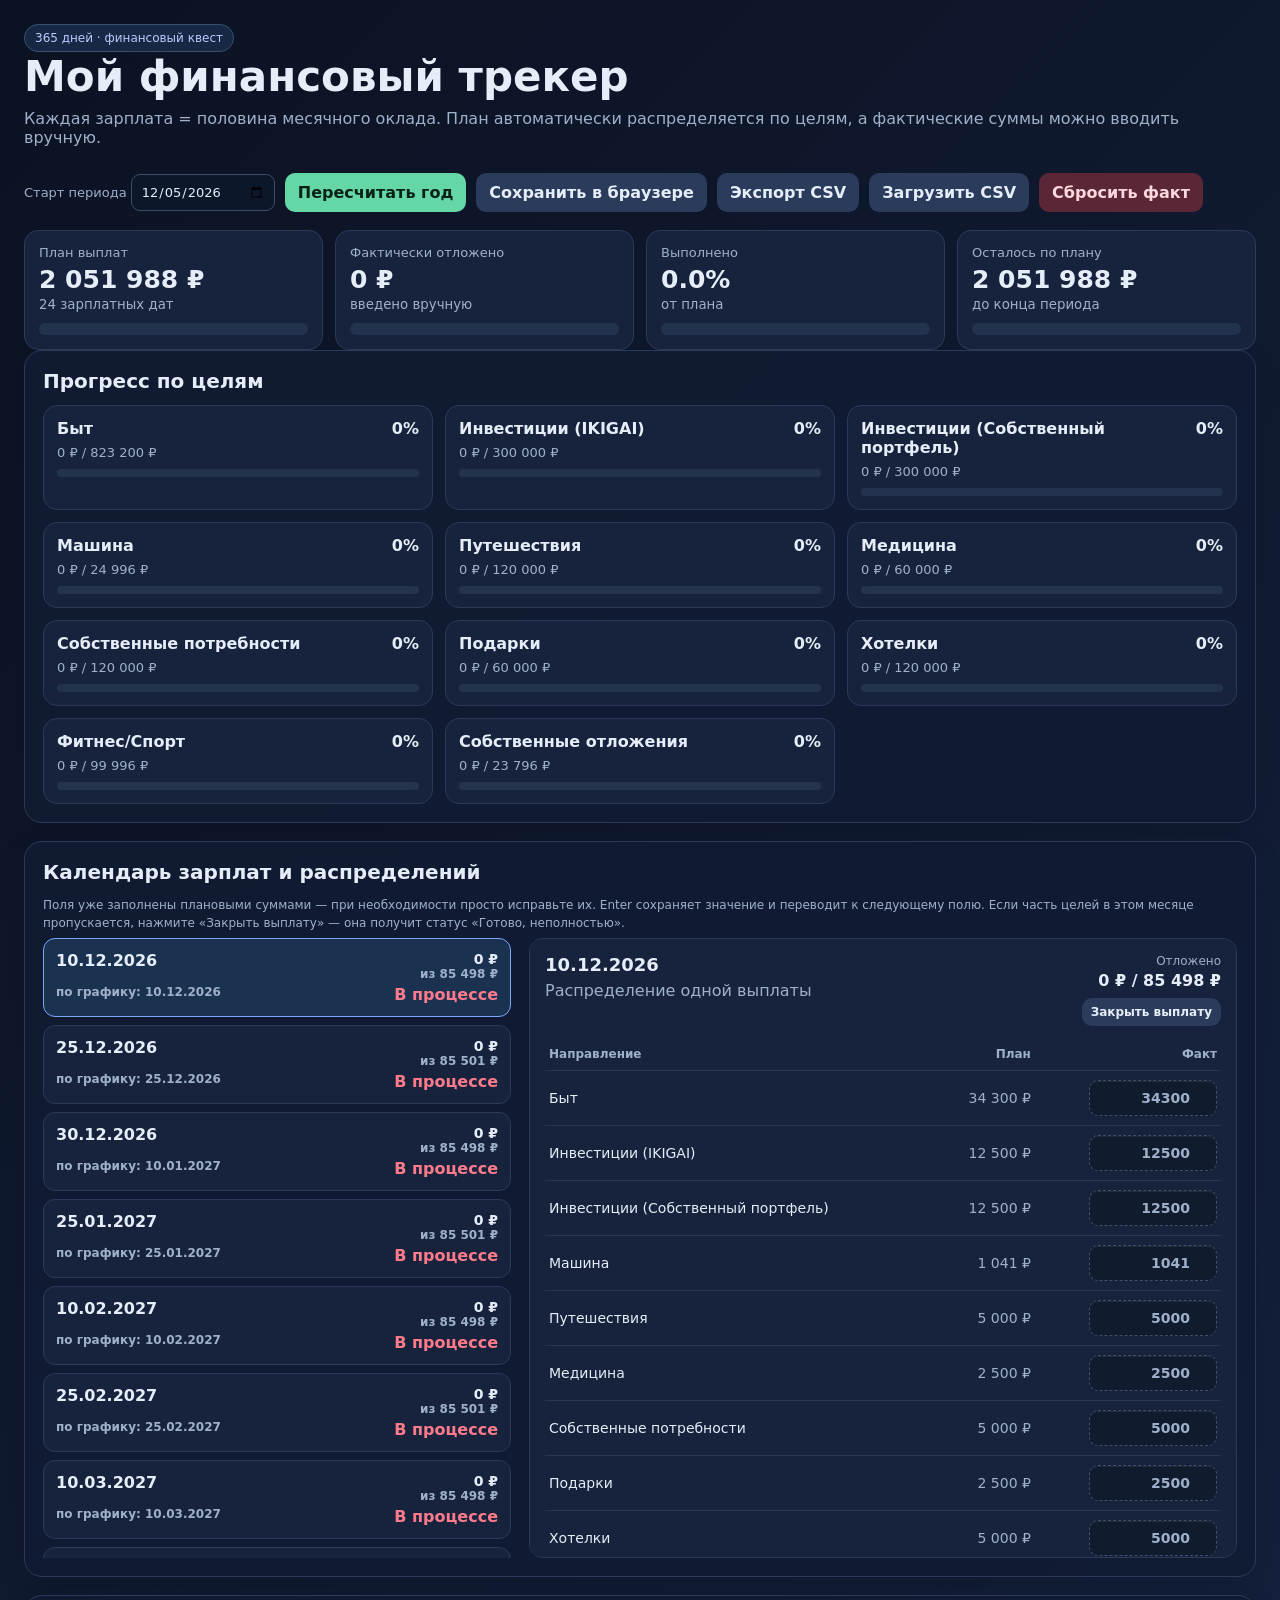
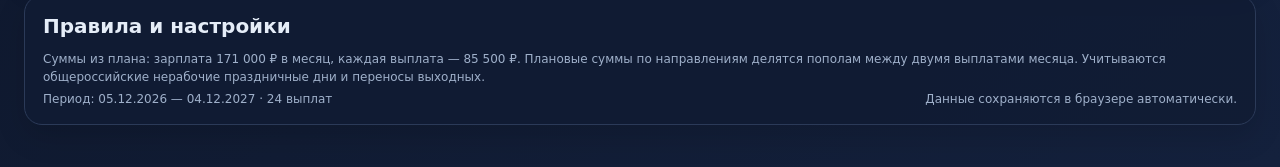
==== commit 05024b42: "v.5 коррекция полей "факт"" ====
--- a/financial_tracker_365.html
+++ b/financial_tracker_365.html
@@ -14,7 +14,7 @@
 .grid{display:grid;grid-template-columns:repeat(4,minmax(0,1fr));gap:12px}.metric{background:var(--panel2);border:1px solid var(--line);border-radius:14px;padding:14px}.metric .label{color:var(--muted);font-size:13px}.metric .value{font-size:25px;font-weight:800;margin-top:5px}.metric small{color:var(--muted)}
 .progress{height:12px;background:#24334d;border-radius:999px;overflow:hidden;margin-top:10px}.bar{height:100%;width:0;background:linear-gradient(90deg,var(--accent2),var(--accent));transition:width .25s}
 .controls{display:flex;gap:10px;flex-wrap:wrap;align-items:center}.controls label{font-size:13px;color:var(--muted)} input,select,button{font:inherit} input,select{background:#0d172a;color:var(--text);border:1px solid #3b4c6c;border-radius:9px;padding:9px;min-width:0} button{border:0;border-radius:10px;padding:10px 13px;cursor:pointer;background:var(--accent);color:#082116;font-weight:800} button.secondary{background:#2a3b5c;color:var(--text)} button.danger{background:#5b2635;color:#ffd8df}
-.payday-layout{display:grid;grid-template-columns:minmax(270px,.8fr) minmax(0,1.2fr);gap:14px;height:620px}.payday-list,.allocation{min-height:0;overflow:auto}.payday-list{padding-right:4px}.payday-item{width:100%;display:grid;grid-template-columns:1fr auto;gap:4px;text-align:left;background:var(--panel2);color:var(--text);border:1px solid var(--line);border-radius:12px;padding:12px;margin:0 0 8px}.payday-item:hover,.payday-item.selected{border-color:var(--accent2);background:#1b3150}.payday-item .date{font-weight:800}.payday-item .details{font-size:12px;color:var(--muted)}.payday-item .amount{text-align:right;font-size:12px;color:var(--muted)}.payday-item .amount b{display:block;color:var(--text);font-size:14px}.allocation{background:var(--panel2);border:1px solid var(--line);border-radius:14px;padding:15px}.allocation-head{display:flex;justify-content:space-between;gap:12px;align-items:flex-start;margin-bottom:12px}.allocation-head h3{margin:0;font-size:18px}.allocation-total{font-size:12px;color:var(--muted);text-align:right}.allocation-total b{display:block;color:var(--text);font-size:16px;margin-top:3px}.allocation-actions{display:flex;gap:8px;align-items:flex-end;flex-direction:column}.allocation-actions button{font-size:12px;padding:7px 9px}.allocation-table{width:100%;border-collapse:collapse;font-size:14px}.allocation-table th,.allocation-table td{padding:9px 4px;border-bottom:1px solid #263650;text-align:right}.allocation-table th:first-child,.allocation-table td:first-child{text-align:left}.allocation-table th{color:var(--muted);font-size:12px;font-weight:600}.actual{width:110px}.actual:focus{outline:2px solid var(--accent2)}.status{font-weight:800}.good{color:var(--accent)}.partial{color:var(--warn)}.bad{color:var(--danger)}.muted{color:var(--muted)}.goal-grid{display:grid;grid-template-columns:repeat(3,minmax(0,1fr));gap:12px}.goal{background:var(--panel2);border:1px solid var(--line);border-radius:14px;padding:13px}.goal-head{display:flex;justify-content:space-between;gap:10px;font-weight:700}.goal .numbers{font-size:13px;color:var(--muted);margin-top:7px}.mini{height:8px;margin-top:9px}.note{font-size:12px;color:var(--muted);line-height:1.5}.footer{display:flex;justify-content:space-between;gap:10px;flex-wrap:wrap;color:var(--muted);font-size:12px}
+.payday-layout{display:grid;grid-template-columns:minmax(270px,.8fr) minmax(0,1.2fr);gap:14px;height:620px}.payday-list,.allocation{min-height:0;overflow:auto}.payday-list{padding-right:4px}.payday-item{width:100%;display:grid;grid-template-columns:1fr auto;gap:4px;text-align:left;background:var(--panel2);color:var(--text);border:1px solid var(--line);border-radius:12px;padding:12px;margin:0 0 8px}.payday-item:hover,.payday-item.selected{border-color:var(--accent2);background:#1b3150}.payday-item .date{font-weight:800}.payday-item .details{font-size:12px;color:var(--muted)}.payday-item .amount{text-align:right;font-size:12px;color:var(--muted)}.payday-item .amount b{display:block;color:var(--text);font-size:14px}.allocation{background:var(--panel2);border:1px solid var(--line);border-radius:14px;padding:15px}.allocation-head{display:flex;justify-content:space-between;gap:12px;align-items:flex-start;margin-bottom:12px}.allocation-head h3{margin:0;font-size:18px}.allocation-total{font-size:12px;color:var(--muted);text-align:right}.allocation-total b{display:block;color:var(--text);font-size:16px;margin-top:3px}.allocation-actions{display:flex;gap:8px;align-items:flex-end;flex-direction:column}.allocation-actions button{font-size:12px;padding:7px 9px}.allocation-table{width:100%;border-collapse:collapse;font-size:14px}.allocation-table th,.allocation-table td{padding:9px 4px;border-bottom:1px solid #263650;text-align:right}.allocation-table th:first-child,.allocation-table td:first-child{text-align:left}.allocation-table th{color:var(--muted);font-size:12px;font-weight:600}.actual{width:128px;padding:9px 11px;background:#0a1c33;color:#f4f8ff;border:1px solid #4f72a5;border-radius:9px;text-align:right;font-weight:750;box-shadow:inset 0 1px 0 #ffffff12}.actual.pending{background:#101b2d;color:#9fb0ca;border-color:#40506b;border-style:dashed;font-weight:600}.actual:hover{border-color:#7aa7ff}.actual:focus{outline:none;border-color:var(--accent);box-shadow:0 0 0 3px #65d6a533}.status{font-weight:800}.good{color:var(--accent)}.partial{color:var(--warn)}.bad{color:var(--danger)}.muted{color:var(--muted)}.goal-grid{display:grid;grid-template-columns:repeat(3,minmax(0,1fr));gap:12px}.goal{background:var(--panel2);border:1px solid var(--line);border-radius:14px;padding:13px}.goal-head{display:flex;justify-content:space-between;gap:10px;font-weight:700}.goal .numbers{font-size:13px;color:var(--muted);margin-top:7px}.mini{height:8px;margin-top:9px}.note{font-size:12px;color:var(--muted);line-height:1.5}.footer{display:flex;justify-content:space-between;gap:10px;flex-wrap:wrap;color:var(--muted);font-size:12px}
 </style>
 </head>
 <body>
@@ -45,7 +45,7 @@
 
   <section class="panel">
     <h2>Календарь зарплат и распределений</h2>
-    <p class="note">Выберите выплату слева и внесите факт справа. Enter переводит к следующему полю. Если часть целей в этом месяце пропускается, нажмите «Закрыть выплату» — она получит статус «Готово, неполностью».</p>
+    <p class="note">Поля уже заполнены плановыми суммами — при необходимости просто исправьте их. Enter сохраняет значение и переводит к следующему полю. Если часть целей в этом месяце пропускается, нажмите «Закрыть выплату» — она получит статус «Готово, неполностью».</p>
     <div class="payday-layout"><div class="payday-list" id="paydays"></div><div class="allocation" id="allocation"></div></div>
   </section>
 
@@ -110,11 +110,13 @@
     }
   }
   if(!rows.some(r=>r.date===selectedDate)) selectedDate=(rows.find(r=>r.date>=iso(new Date()))||rows[0])?.date||null;
+  normalizeLegacyDefaultValues();
   render();
 }
 function key(date,goal){return date+"|"+goal}
 function paymentStatus(date,sum){
-  if(sum>=PAY) return {text:"✓ Выполнено",className:"good"};
+  const row=rows.find(item=>item.date===date), target=row?plannedForPayment(row):PAY;
+  if(sum>=target) return {text:"✓ Выполнено",className:"good"};
   if(closed[date]) return {text:"✓ Готово, неполностью",className:"partial"};
   return {text:"В процессе",className:"bad"};
 }
@@ -122,10 +124,27 @@
   actual[key(date,goal)]=Math.max(0,+value||0);
   localStorage.setItem("financeTrackerActual",JSON.stringify(actual));
 }
-function plannedFor(goal){return PLAN.find(x=>x[0]===goal)[1]/2}
+function plannedFor(goal,nominalDate){
+  const monthly=PLAN.find(x=>x[0]===goal)[1], base=Math.floor(monthly/2);
+  // Нечётный рубль добавляется ко второй выплате месяца, чтобы план за месяц оставался точным.
+  return base+(monthly%2 && new Date(nominalDate+"T12:00:00").getDate()===25?1:0);
+}
+function totalPlannedFor(goal){return rows.reduce((sum,row)=>sum+plannedFor(goal,row.nominal),0)}
+function plannedForPayment(row){return PLAN.reduce((sum,[goal])=>sum+plannedFor(goal,row.nominal),0)}
+function normalizeLegacyDefaultValues(){
+  let changed=false;
+  rows.forEach(row=>PLAN.forEach(([goal,monthly])=>{
+    const storageKey=key(row.date,goal);
+    if(actual[storageKey]===monthly/2 && !Number.isInteger(actual[storageKey])){
+      actual[storageKey]=plannedFor(goal,row.nominal);
+      changed=true;
+    }
+  }));
+  if(changed) localStorage.setItem("financeTrackerActual",JSON.stringify(actual));
+}
 function totalActual(goal){return rows.reduce((s,r)=>s+(+actual[key(r.date,goal)]||0),0)}
 function render(){
-  const totalPlanned=rows.length*PAY, totalActualAll=rows.reduce((s,r)=>s+PLAN.reduce((a,g)=>a+(+actual[key(r.date,g[0])]||0),0),0);
+  const totalPlanned=rows.reduce((sum,row)=>sum+plannedForPayment(row),0), totalActualAll=rows.reduce((s,r)=>s+PLAN.reduce((a,g)=>a+(+actual[key(r.date,g[0])]||0),0),0);
   const pct=totalPlanned?Math.min(100,totalActualAll/totalPlanned*100):0;
   document.getElementById("metrics").innerHTML=[
     ["План выплат",euro(totalPlanned),rows.length+" зарплатных дат"],
@@ -134,30 +153,28 @@
     ["Осталось по плану",euro(Math.max(0,totalPlanned-totalActualAll)),"до конца периода"]
   ].map(x=>`<div class="metric"><div class="label">${x[0]}</div><div class="value">${x[1]}</div><small>${x[2]}</small><div class="progress"><div class="bar" style="width:${x[0]==='Выполнено'?pct:0}%"></div></div></div>`).join("");
   document.getElementById("goals").innerHTML=PLAN.map(([g,m])=>{
-    const p=rows.length*plannedFor(g), a=totalActual(g), q=p?Math.min(100,a/p*100):0;
+    const p=totalPlannedFor(g), a=totalActual(g), q=p?Math.min(100,a/p*100):0;
     return `<div class="goal"><div class="goal-head"><span>${g}</span><span>${q.toFixed(0)}%</span></div><div class="numbers">${euro(a)} / ${euro(p)}</div><div class="progress mini"><div class="bar" style="width:${q}%"></div></div></div>`;
   }).join("");
   const paydays=document.getElementById("paydays");
   paydays.innerHTML=rows.map(r=>{
-    const sum=PLAN.reduce((total,[g])=>total+(+actual[key(r.date,g)]||0),0), status=paymentStatus(r.date,sum);
-    return `<button class="payday-item ${r.date===selectedDate?'selected':''}" data-select="${r.date}"><span class="date">${dateRu(r.date)}</span><span class="amount"><b>${euro(sum)}</b>из ${euro(PAY)}</span><span class="details">по графику: ${dateRu(r.nominal)}</span><span class="status ${status.className}">${status.text}</span></button>`;
+    const sum=PLAN.reduce((total,[g])=>total+(+actual[key(r.date,g)]||0),0), target=plannedForPayment(r), status=paymentStatus(r.date,sum);
+    return `<button class="payday-item ${r.date===selectedDate?'selected':''}" data-select="${r.date}"><span class="date">${dateRu(r.date)}</span><span class="amount"><b>${euro(sum)}</b>из ${euro(target)}</span><span class="details">по графику: ${dateRu(r.nominal)}</span><span class="status ${status.className}">${status.text}</span></button>`;
   }).join("");
   paydays.querySelectorAll("[data-select]").forEach(button=>button.addEventListener("click",()=>{selectedDate=button.dataset.select;render()}));
   const selected=rows.find(r=>r.date===selectedDate);
   const allocation=document.getElementById("allocation");
   if(!selected){allocation.innerHTML="<p class=\"muted\">В выбранном периоде нет выплат.</p>";return}
-  const total=PLAN.reduce((sum,[g])=>sum+(+actual[key(selected.date,g)]||0),0), status=paymentStatus(selected.date,total), isClosed=Boolean(closed[selected.date]);
-  allocation.innerHTML=`<div class="allocation-head"><div><h3>${dateRu(selected.date)}</h3><p>Распределение одной выплаты</p></div><div class="allocation-actions"><div class="allocation-total">Отложено<b class="${status.className}">${euro(total)} / ${euro(PAY)}</b></div><button class="secondary" id="toggleClosed">${isClosed?'Вернуть в работу':'Закрыть выплату'}</button></div></div><table class="allocation-table"><thead><tr><th>Направление</th><th>План</th><th>Факт</th></tr></thead><tbody>${PLAN.map(([g,m])=>`<tr><td>${g}</td><td class="muted">${euro(m/2)}</td><td><input class="actual" type="number" min="0" step="1" data-date="${selected.date}" data-goal="${g}" value="${actual[key(selected.date,g)]||""}" placeholder="0"></td></tr>`).join("")}</tbody></table>`;
+  const total=PLAN.reduce((sum,[g])=>sum+(+actual[key(selected.date,g)]||0),0), target=plannedForPayment(selected), status=paymentStatus(selected.date,total), isClosed=Boolean(closed[selected.date]);
+  allocation.innerHTML=`<div class="allocation-head"><div><h3>${dateRu(selected.date)}</h3><p>Распределение одной выплаты</p></div><div class="allocation-actions"><div class="allocation-total">Отложено<b class="${status.className}">${euro(total)} / ${euro(target)}</b></div><button class="secondary" id="toggleClosed">${isClosed?'Вернуть в работу':'Закрыть выплату'}</button></div></div><table class="allocation-table"><thead><tr><th>Направление</th><th>План</th><th>Факт</th></tr></thead><tbody>${PLAN.map(([g])=>{const planned=plannedFor(g,selected.nominal),confirmed=Boolean(actual[key(selected.date,g)]);return `<tr><td>${g}</td><td class="muted">${euro(planned)}</td><td><input class="actual ${confirmed?'confirmed':'pending'}" type="number" min="0" step="1" data-date="${selected.date}" data-goal="${g}" value="${actual[key(selected.date,g)] || planned}" aria-label="Фактическая сумма: ${g}"></td></tr>`}).join("")}</tbody></table>`;
   document.getElementById("toggleClosed").onclick=()=>{
     if(isClosed) delete closed[selected.date]; else closed[selected.date]=true;
     localStorage.setItem("financeTrackerClosed",JSON.stringify(closed)); render();
   };
-  allocation.querySelectorAll("input").forEach(inp=>inp.addEventListener("change",e=>{
-    saveActual(inp.dataset.date,inp.dataset.goal,inp.value); render();
+  allocation.querySelectorAll("input").forEach(inp=>inp.addEventListener("input",()=>{
+    inp.classList.remove("confirmed");inp.classList.add("pending");
   }));
-  allocation.querySelectorAll("input").forEach(inp=>inp.addEventListener("input",e=>{
-    saveActual(inp.dataset.date,inp.dataset.goal,inp.value);
-  }));
+  allocation.querySelectorAll("input").forEach(inp=>inp.addEventListener("focus",()=>inp.select()));
   allocation.querySelectorAll("input").forEach((inp,index,inputs)=>inp.addEventListener("keydown",e=>{
     if(e.key!=="Enter") return;
     e.preventDefault();
@@ -214,6 +231,7 @@
 document.getElementById("save").onclick=e=>{
   document.querySelectorAll("#allocation input").forEach(inp=>saveActual(inp.dataset.date,inp.dataset.goal,inp.value));
   localStorage.setItem("financeTrackerClosed",JSON.stringify(closed));
+  render();
   const button=e.currentTarget, label=button.textContent;
   button.textContent="✓ Сохранено";
   setTimeout(()=>button.textContent=label,1600);
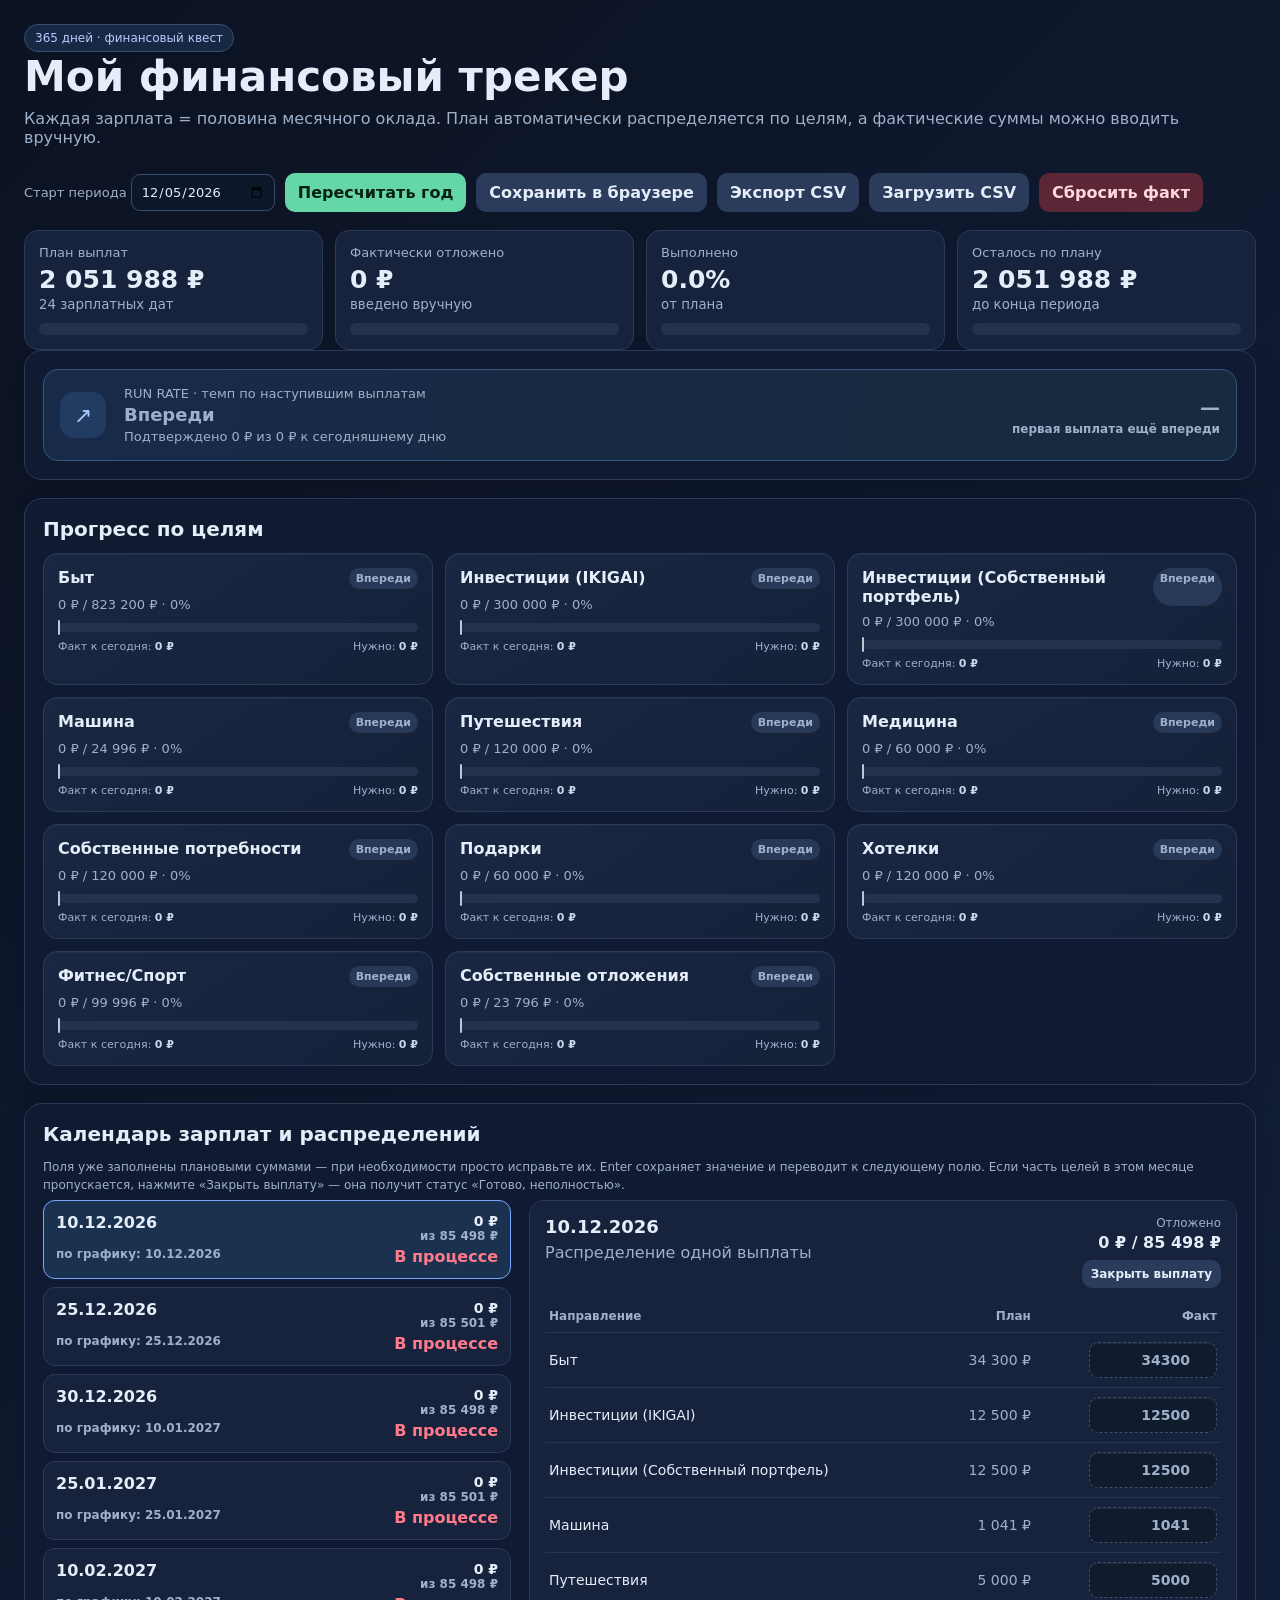
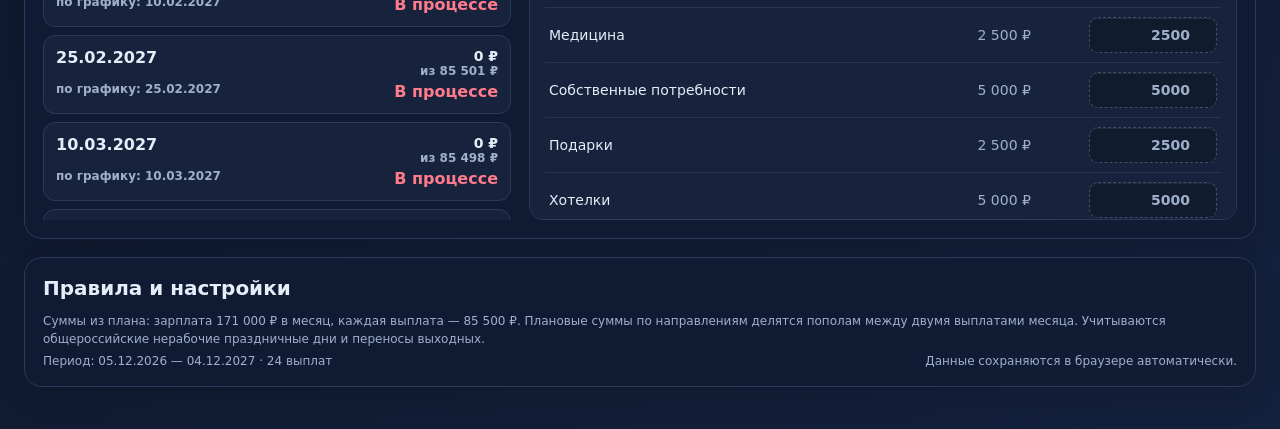
==== commit b772a891: "v.6 RunRate" ====
--- a/financial_tracker_365.html
+++ b/financial_tracker_365.html
@@ -14,7 +14,7 @@
 .grid{display:grid;grid-template-columns:repeat(4,minmax(0,1fr));gap:12px}.metric{background:var(--panel2);border:1px solid var(--line);border-radius:14px;padding:14px}.metric .label{color:var(--muted);font-size:13px}.metric .value{font-size:25px;font-weight:800;margin-top:5px}.metric small{color:var(--muted)}
 .progress{height:12px;background:#24334d;border-radius:999px;overflow:hidden;margin-top:10px}.bar{height:100%;width:0;background:linear-gradient(90deg,var(--accent2),var(--accent));transition:width .25s}
 .controls{display:flex;gap:10px;flex-wrap:wrap;align-items:center}.controls label{font-size:13px;color:var(--muted)} input,select,button{font:inherit} input,select{background:#0d172a;color:var(--text);border:1px solid #3b4c6c;border-radius:9px;padding:9px;min-width:0} button{border:0;border-radius:10px;padding:10px 13px;cursor:pointer;background:var(--accent);color:#082116;font-weight:800} button.secondary{background:#2a3b5c;color:var(--text)} button.danger{background:#5b2635;color:#ffd8df}
-.payday-layout{display:grid;grid-template-columns:minmax(270px,.8fr) minmax(0,1.2fr);gap:14px;height:620px}.payday-list,.allocation{min-height:0;overflow:auto}.payday-list{padding-right:4px}.payday-item{width:100%;display:grid;grid-template-columns:1fr auto;gap:4px;text-align:left;background:var(--panel2);color:var(--text);border:1px solid var(--line);border-radius:12px;padding:12px;margin:0 0 8px}.payday-item:hover,.payday-item.selected{border-color:var(--accent2);background:#1b3150}.payday-item .date{font-weight:800}.payday-item .details{font-size:12px;color:var(--muted)}.payday-item .amount{text-align:right;font-size:12px;color:var(--muted)}.payday-item .amount b{display:block;color:var(--text);font-size:14px}.allocation{background:var(--panel2);border:1px solid var(--line);border-radius:14px;padding:15px}.allocation-head{display:flex;justify-content:space-between;gap:12px;align-items:flex-start;margin-bottom:12px}.allocation-head h3{margin:0;font-size:18px}.allocation-total{font-size:12px;color:var(--muted);text-align:right}.allocation-total b{display:block;color:var(--text);font-size:16px;margin-top:3px}.allocation-actions{display:flex;gap:8px;align-items:flex-end;flex-direction:column}.allocation-actions button{font-size:12px;padding:7px 9px}.allocation-table{width:100%;border-collapse:collapse;font-size:14px}.allocation-table th,.allocation-table td{padding:9px 4px;border-bottom:1px solid #263650;text-align:right}.allocation-table th:first-child,.allocation-table td:first-child{text-align:left}.allocation-table th{color:var(--muted);font-size:12px;font-weight:600}.actual{width:128px;padding:9px 11px;background:#0a1c33;color:#f4f8ff;border:1px solid #4f72a5;border-radius:9px;text-align:right;font-weight:750;box-shadow:inset 0 1px 0 #ffffff12}.actual.pending{background:#101b2d;color:#9fb0ca;border-color:#40506b;border-style:dashed;font-weight:600}.actual:hover{border-color:#7aa7ff}.actual:focus{outline:none;border-color:var(--accent);box-shadow:0 0 0 3px #65d6a533}.status{font-weight:800}.good{color:var(--accent)}.partial{color:var(--warn)}.bad{color:var(--danger)}.muted{color:var(--muted)}.goal-grid{display:grid;grid-template-columns:repeat(3,minmax(0,1fr));gap:12px}.goal{background:var(--panel2);border:1px solid var(--line);border-radius:14px;padding:13px}.goal-head{display:flex;justify-content:space-between;gap:10px;font-weight:700}.goal .numbers{font-size:13px;color:var(--muted);margin-top:7px}.mini{height:8px;margin-top:9px}.note{font-size:12px;color:var(--muted);line-height:1.5}.footer{display:flex;justify-content:space-between;gap:10px;flex-wrap:wrap;color:var(--muted);font-size:12px}
+.run-rate{display:grid;grid-template-columns:auto minmax(220px,1fr) auto;gap:18px;align-items:center;background:linear-gradient(100deg,#172a49,#162b3d);border:1px solid #36567d;border-radius:15px;padding:16px}.run-rate-icon{display:grid;place-items:center;width:46px;height:46px;border-radius:14px;background:#223b61;color:#a9c8ff;font-size:22px}.run-rate-label{font-size:13px;color:var(--muted)}.run-rate-title{font-size:18px;font-weight:800;margin-top:3px}.run-rate-copy{font-size:13px;color:var(--muted);margin-top:4px}.run-rate-value{text-align:right;font-size:20px;font-weight:850}.run-rate-value small{display:block;font-size:12px;font-weight:600;color:var(--muted);margin-top:3px}.payday-layout{display:grid;grid-template-columns:minmax(270px,.8fr) minmax(0,1.2fr);gap:14px;height:620px}.payday-list,.allocation{min-height:0;overflow:auto}.payday-list{padding-right:4px}.payday-item{width:100%;display:grid;grid-template-columns:1fr auto;gap:4px;text-align:left;background:var(--panel2);color:var(--text);border:1px solid var(--line);border-radius:12px;padding:12px;margin:0 0 8px}.payday-item:hover,.payday-item.selected{border-color:var(--accent2);background:#1b3150}.payday-item .date{font-weight:800}.payday-item .details{font-size:12px;color:var(--muted)}.payday-item .amount{text-align:right;font-size:12px;color:var(--muted)}.payday-item .amount b{display:block;color:var(--text);font-size:14px}.allocation{background:var(--panel2);border:1px solid var(--line);border-radius:14px;padding:15px}.allocation-head{display:flex;justify-content:space-between;gap:12px;align-items:flex-start;margin-bottom:12px}.allocation-head h3{margin:0;font-size:18px}.allocation-total{font-size:12px;color:var(--muted);text-align:right}.allocation-total b{display:block;color:var(--text);font-size:16px;margin-top:3px}.allocation-actions{display:flex;gap:8px;align-items:flex-end;flex-direction:column}.allocation-actions button{font-size:12px;padding:7px 9px}.allocation-table{width:100%;border-collapse:collapse;font-size:14px}.allocation-table th,.allocation-table td{padding:9px 4px;border-bottom:1px solid #263650;text-align:right}.allocation-table th:first-child,.allocation-table td:first-child{text-align:left}.allocation-table th{color:var(--muted);font-size:12px;font-weight:600}.actual{width:128px;padding:9px 11px;background:#0a1c33;color:#f4f8ff;border:1px solid #4f72a5;border-radius:9px;text-align:right;font-weight:750;box-shadow:inset 0 1px 0 #ffffff12}.actual.pending{background:#101b2d;color:#9fb0ca;border-color:#40506b;border-style:dashed;font-weight:600}.actual:hover{border-color:#7aa7ff}.actual:focus{outline:none;border-color:var(--accent);box-shadow:0 0 0 3px #65d6a533}.status{font-weight:800}.good{color:var(--accent)}.partial{color:var(--warn)}.bad{color:var(--danger)}.muted{color:var(--muted)}.goal-grid{display:grid;grid-template-columns:repeat(3,minmax(0,1fr));gap:12px}.goal{background:linear-gradient(145deg,#192742,#152139);border:1px solid var(--line);border-radius:14px;padding:14px;box-shadow:inset 0 1px #ffffff08}.goal.pace-good{border-color:#326b59}.goal.pace-warn,.goal.pace-partial{border-color:#806834}.goal.pace-bad{border-color:#743946}.goal-head{display:flex;justify-content:space-between;gap:10px;font-weight:700}.goal .numbers{font-size:13px;color:var(--muted);margin-top:8px}.pace-badge{font-size:11px;font-weight:800;padding:4px 7px;border-radius:999px;white-space:nowrap;background:#273956;color:var(--muted)}.pace-good .pace-badge{background:#1d493d;color:#8ce5bd}.pace-warn .pace-badge,.pace-partial .pace-badge{background:#554523;color:#ffe197}.pace-bad .pace-badge{background:#572b36;color:#ffb7c0}.goal-track{height:9px;background:#24334d;border-radius:999px;overflow:visible;position:relative;margin-top:11px}.goal-track .bar{height:100%;border-radius:999px}.pace-line{position:absolute;top:-3px;bottom:-3px;width:2px;background:#e5edf8;border-radius:2px;opacity:.8}.pace-numbers{display:flex;justify-content:space-between;gap:8px;margin-top:8px;font-size:11px;color:var(--muted)}.pace-numbers b{color:#c9d8ed}.note{font-size:12px;color:var(--muted);line-height:1.5}.footer{display:flex;justify-content:space-between;gap:10px;flex-wrap:wrap;color:var(--muted);font-size:12px}
 </style>
 </head>
 <body>
@@ -37,6 +37,8 @@
   </div>
 
   <section class="grid" id="metrics"></section>
+
+  <section class="panel" id="runRate"></section>
 
   <section class="panel">
     <h2>Прогресс по целям</h2>
@@ -143,6 +145,15 @@
   if(changed) localStorage.setItem("financeTrackerActual",JSON.stringify(actual));
 }
 function totalActual(goal){return rows.reduce((s,r)=>s+(+actual[key(r.date,goal)]||0),0)}
+function actualThrough(goal,date){return rows.filter(row=>row.date<=date).reduce((sum,row)=>sum+(+actual[key(row.date,goal)]||0),0)}
+function plannedThrough(goal,date){return rows.filter(row=>row.date<=date).reduce((sum,row)=>sum+plannedFor(goal,row.nominal),0)}
+function paceStatus(actualAmount,plannedAmount){
+  if(!plannedAmount) return actualAmount?{label:"Раньше графика",className:"good"}:{label:"Впереди",className:"muted"};
+  const ratio=actualAmount/plannedAmount;
+  if(ratio>=.98) return {label:ratio>1.02?"Опережение":"В темпе",className:"good"};
+  if(ratio>=.8) return {label:"Ниже темпа",className:"partial"};
+  return {label:"Просадка",className:"bad"};
+}
 function render(){
   const totalPlanned=rows.reduce((sum,row)=>sum+plannedForPayment(row),0), totalActualAll=rows.reduce((s,r)=>s+PLAN.reduce((a,g)=>a+(+actual[key(r.date,g[0])]||0),0),0);
   const pct=totalPlanned?Math.min(100,totalActualAll/totalPlanned*100):0;
@@ -152,9 +163,11 @@
     ["Выполнено",pct.toFixed(1)+"%","от плана"],
     ["Осталось по плану",euro(Math.max(0,totalPlanned-totalActualAll)),"до конца периода"]
   ].map(x=>`<div class="metric"><div class="label">${x[0]}</div><div class="value">${x[1]}</div><small>${x[2]}</small><div class="progress"><div class="bar" style="width:${x[0]==='Выполнено'?pct:0}%"></div></div></div>`).join("");
-  document.getElementById("goals").innerHTML=PLAN.map(([g,m])=>{
-    const p=totalPlannedFor(g), a=totalActual(g), q=p?Math.min(100,a/p*100):0;
-    return `<div class="goal"><div class="goal-head"><span>${g}</span><span>${q.toFixed(0)}%</span></div><div class="numbers">${euro(a)} / ${euro(p)}</div><div class="progress mini"><div class="bar" style="width:${q}%"></div></div></div>`;
+  const today=iso(new Date()), plannedToToday=PLAN.reduce((sum,[goal])=>sum+plannedThrough(goal,today),0), actualToToday=PLAN.reduce((sum,[goal])=>sum+actualThrough(goal,today),0), overallPace=paceStatus(actualToToday,plannedToToday), overallRatio=plannedToToday?actualToToday/plannedToToday:0;
+  document.getElementById("runRate").innerHTML=`<div class="run-rate"><div class="run-rate-icon">↗</div><div><div class="run-rate-label">RUN RATE · темп по наступившим выплатам</div><div class="run-rate-title ${overallPace.className}">${overallPace.label}</div><div class="run-rate-copy">Подтверждено ${euro(actualToToday)} из ${euro(plannedToToday)} к сегодняшнему дню</div></div><div class="run-rate-value ${overallPace.className}">${plannedToToday?Math.round(overallRatio*100)+"%":"—"}<small>${plannedToToday?"от текущего плана":"первая выплата ещё впереди"}</small></div></div>`;
+  document.getElementById("goals").innerHTML=PLAN.map(([g])=>{
+    const p=totalPlannedFor(g), a=totalActual(g), q=p?Math.min(100,a/p*100):0, plannedNow=plannedThrough(g,today), actualNow=actualThrough(g,today), pace=paceStatus(actualNow,plannedNow), marker=p?Math.min(100,plannedNow/p*100):0;
+    return `<div class="goal pace-${pace.className}"><div class="goal-head"><span>${g}</span><span class="pace-badge">${pace.label}</span></div><div class="numbers">${euro(a)} / ${euro(p)} · ${q.toFixed(0)}%</div><div class="goal-track"><div class="bar" style="width:${q}%"></div><i class="pace-line" style="left:${marker}%"></i></div><div class="pace-numbers"><span>Факт к сегодня: <b>${euro(actualNow)}</b></span><span>Нужно: <b>${euro(plannedNow)}</b></span></div></div>`;
   }).join("");
   const paydays=document.getElementById("paydays");
   paydays.innerHTML=rows.map(r=>{
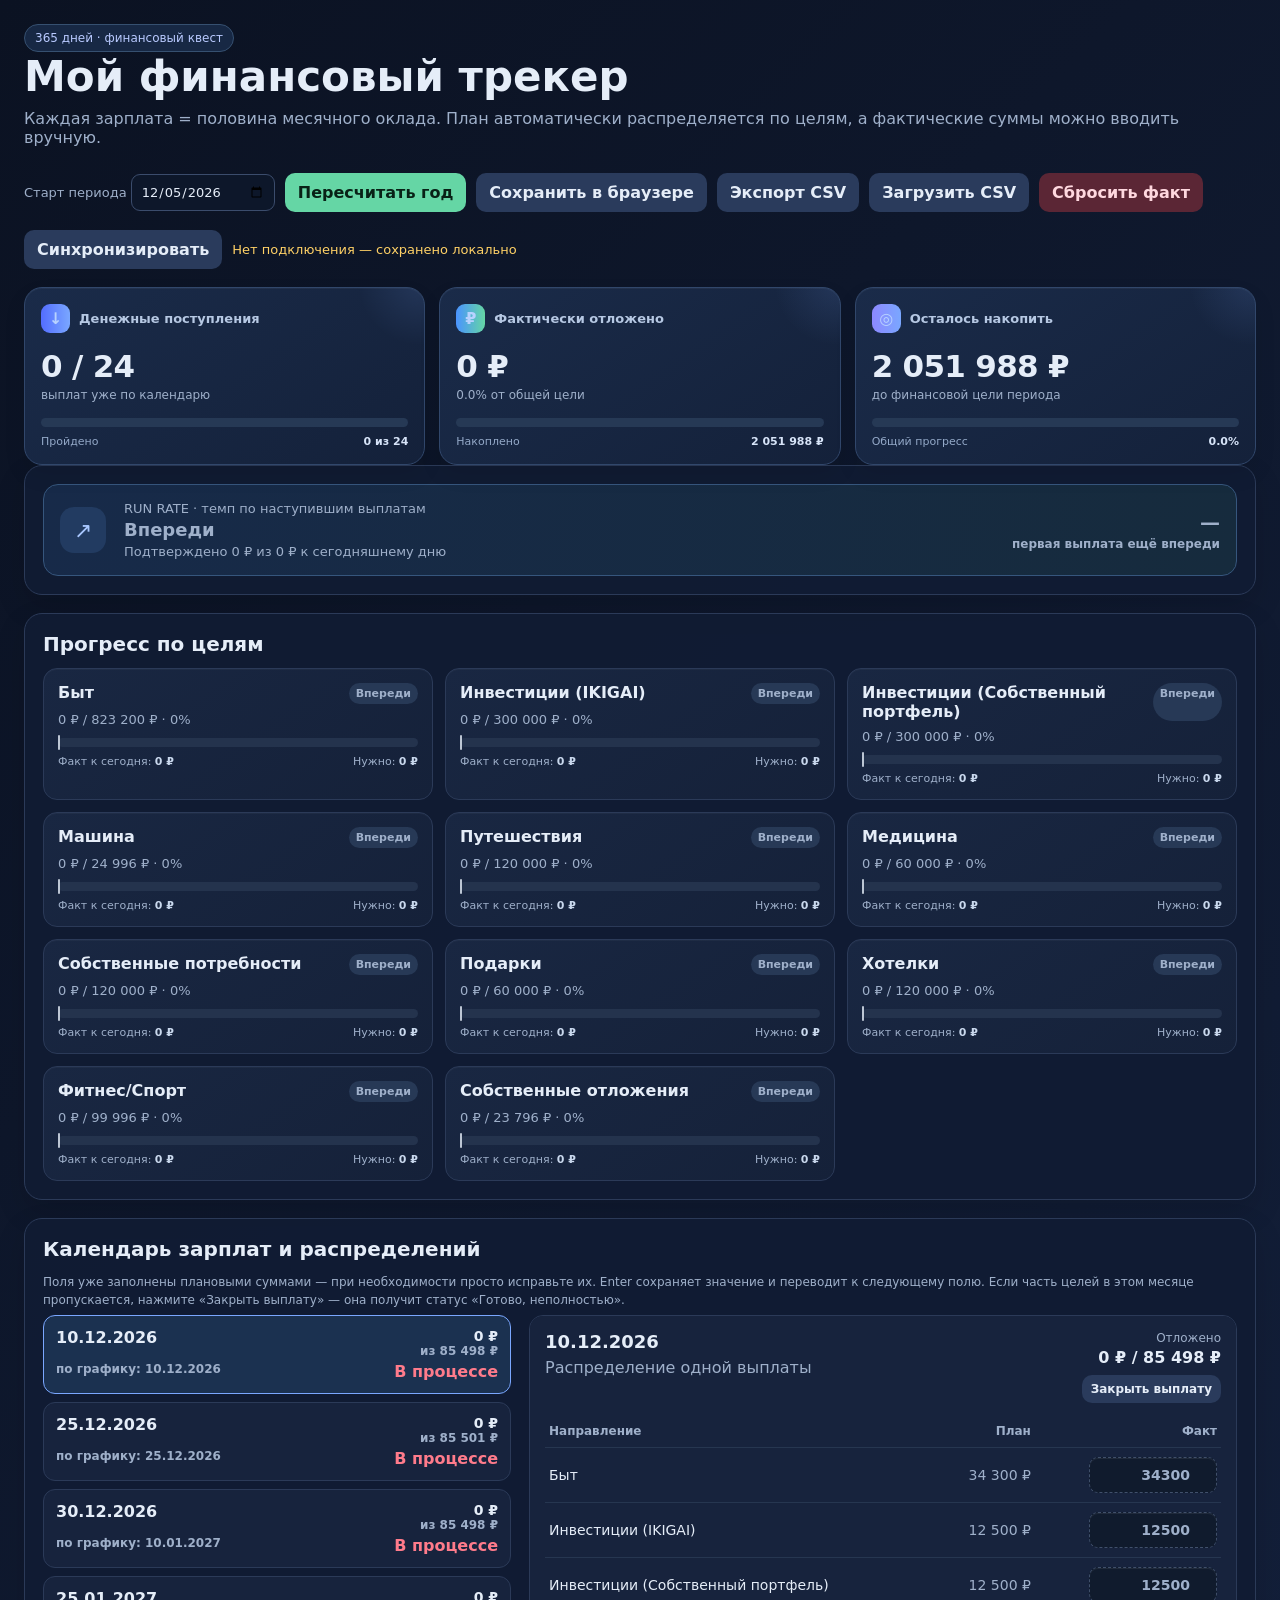
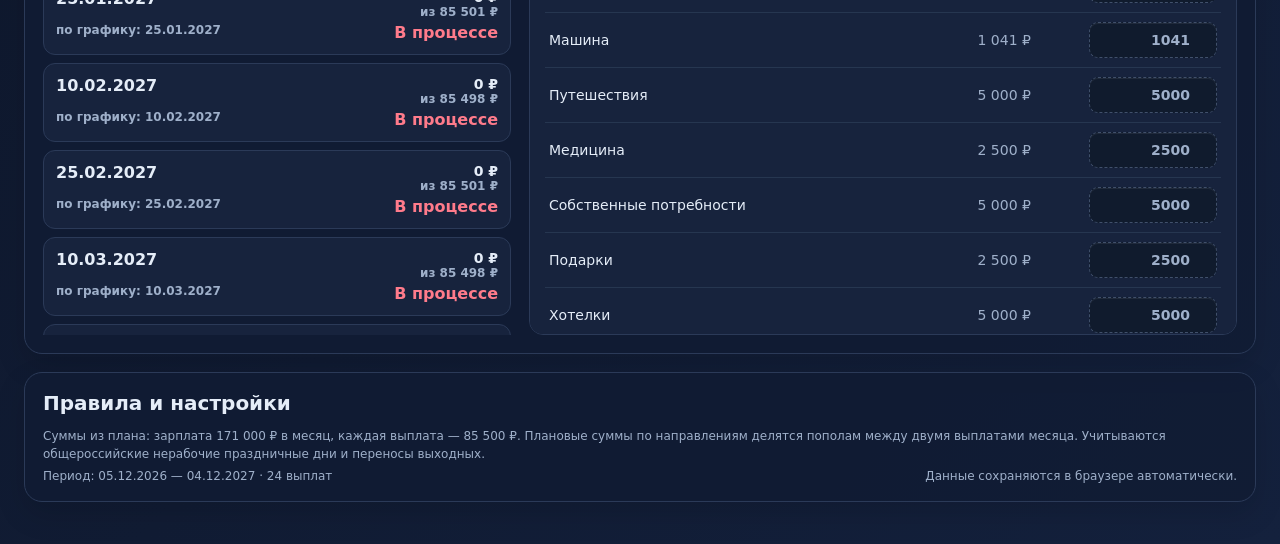
==== commit d96dd42c: "Тест интеграции с Google Sheets" ====
--- a/financial_tracker_365.html
+++ b/financial_tracker_365.html
@@ -11,10 +11,11 @@
 h1{margin:0 0 8px;font-size:clamp(26px,4vw,42px)} h2{margin:0 0 12px;font-size:20px} p{color:var(--muted);margin:6px 0}
 .badge{display:inline-block;padding:6px 10px;border:1px solid #365070;border-radius:999px;color:#b9caff;background:#172844;font-size:12px}
 .panel{background:rgba(17,28,51,.92);border:1px solid var(--line);border-radius:18px;padding:18px;box-shadow:0 12px 30px #0002;margin-bottom:18px}
-.grid{display:grid;grid-template-columns:repeat(4,minmax(0,1fr));gap:12px}.metric{background:var(--panel2);border:1px solid var(--line);border-radius:14px;padding:14px}.metric .label{color:var(--muted);font-size:13px}.metric .value{font-size:25px;font-weight:800;margin-top:5px}.metric small{color:var(--muted)}
+.grid{display:grid;grid-template-columns:repeat(3,minmax(0,1fr));gap:14px}.metric{position:relative;overflow:hidden;min-height:178px;padding:16px;border:1px solid #31476b;border-radius:18px;background:linear-gradient(145deg,#1a2b49,#14213a);box-shadow:inset 0 1px #ffffff0b,0 10px 22px #00000014;display:flex;flex-direction:column}.metric:after{content:"";position:absolute;width:130px;height:130px;border-radius:50%;right:-62px;top:-70px;background:radial-gradient(circle,#7aa7ff22,transparent 68%);pointer-events:none}.metric-top{display:flex;align-items:center;gap:9px;color:#b6c8e3;font-weight:750;font-size:13px;position:relative;z-index:1}.metric-icon{display:grid;place-items:center;width:29px;height:29px;border-radius:9px;background:#2b4268;color:#b8d2ff;font-size:16px}.metric-value{font-size:31px;line-height:1.08;font-weight:850;letter-spacing:-.7px;margin:17px 0 5px;position:relative;z-index:1}.metric-detail{font-size:12px;color:var(--muted);position:relative;z-index:1}.metric-progress{height:9px;border-radius:999px;background:#263955;overflow:hidden;margin-top:auto;position:relative;z-index:1}.metric-progress span{display:block;height:100%;width:0;border-radius:inherit;box-shadow:0 0 13px #7aa7ff8c;transition:width .3s}.metric-meta{display:flex;justify-content:space-between;gap:8px;margin-top:8px;color:#94a9c8;font-size:11px;position:relative;z-index:1}.metric-meta b{color:#d7e4f8}.metric-earned .metric-icon,.metric-earned .metric-progress span{background:linear-gradient(90deg,#4a93ff,#65d6a5)}.metric-remaining .metric-icon,.metric-remaining .metric-progress span{background:linear-gradient(90deg,#8c88ff,#7aa7ff)}.metric-payments .metric-icon,.metric-payments .metric-progress span{background:linear-gradient(90deg,#536dff,#7aa7ff)}
 .progress{height:12px;background:#24334d;border-radius:999px;overflow:hidden;margin-top:10px}.bar{height:100%;width:0;background:linear-gradient(90deg,var(--accent2),var(--accent));transition:width .25s}
 .controls{display:flex;gap:10px;flex-wrap:wrap;align-items:center}.controls label{font-size:13px;color:var(--muted)} input,select,button{font:inherit} input,select{background:#0d172a;color:var(--text);border:1px solid #3b4c6c;border-radius:9px;padding:9px;min-width:0} button{border:0;border-radius:10px;padding:10px 13px;cursor:pointer;background:var(--accent);color:#082116;font-weight:800} button.secondary{background:#2a3b5c;color:var(--text)} button.danger{background:#5b2635;color:#ffd8df}
 .run-rate{display:grid;grid-template-columns:auto minmax(220px,1fr) auto;gap:18px;align-items:center;background:linear-gradient(100deg,#172a49,#162b3d);border:1px solid #36567d;border-radius:15px;padding:16px}.run-rate-icon{display:grid;place-items:center;width:46px;height:46px;border-radius:14px;background:#223b61;color:#a9c8ff;font-size:22px}.run-rate-label{font-size:13px;color:var(--muted)}.run-rate-title{font-size:18px;font-weight:800;margin-top:3px}.run-rate-copy{font-size:13px;color:var(--muted);margin-top:4px}.run-rate-value{text-align:right;font-size:20px;font-weight:850}.run-rate-value small{display:block;font-size:12px;font-weight:600;color:var(--muted);margin-top:3px}.payday-layout{display:grid;grid-template-columns:minmax(270px,.8fr) minmax(0,1.2fr);gap:14px;height:620px}.payday-list,.allocation{min-height:0;overflow:auto}.payday-list{padding-right:4px}.payday-item{width:100%;display:grid;grid-template-columns:1fr auto;gap:4px;text-align:left;background:var(--panel2);color:var(--text);border:1px solid var(--line);border-radius:12px;padding:12px;margin:0 0 8px}.payday-item:hover,.payday-item.selected{border-color:var(--accent2);background:#1b3150}.payday-item .date{font-weight:800}.payday-item .details{font-size:12px;color:var(--muted)}.payday-item .amount{text-align:right;font-size:12px;color:var(--muted)}.payday-item .amount b{display:block;color:var(--text);font-size:14px}.allocation{background:var(--panel2);border:1px solid var(--line);border-radius:14px;padding:15px}.allocation-head{display:flex;justify-content:space-between;gap:12px;align-items:flex-start;margin-bottom:12px}.allocation-head h3{margin:0;font-size:18px}.allocation-total{font-size:12px;color:var(--muted);text-align:right}.allocation-total b{display:block;color:var(--text);font-size:16px;margin-top:3px}.allocation-actions{display:flex;gap:8px;align-items:flex-end;flex-direction:column}.allocation-actions button{font-size:12px;padding:7px 9px}.allocation-table{width:100%;border-collapse:collapse;font-size:14px}.allocation-table th,.allocation-table td{padding:9px 4px;border-bottom:1px solid #263650;text-align:right}.allocation-table th:first-child,.allocation-table td:first-child{text-align:left}.allocation-table th{color:var(--muted);font-size:12px;font-weight:600}.actual{width:128px;padding:9px 11px;background:#0a1c33;color:#f4f8ff;border:1px solid #4f72a5;border-radius:9px;text-align:right;font-weight:750;box-shadow:inset 0 1px 0 #ffffff12}.actual.pending{background:#101b2d;color:#9fb0ca;border-color:#40506b;border-style:dashed;font-weight:600}.actual:hover{border-color:#7aa7ff}.actual:focus{outline:none;border-color:var(--accent);box-shadow:0 0 0 3px #65d6a533}.status{font-weight:800}.good{color:var(--accent)}.partial{color:var(--warn)}.bad{color:var(--danger)}.muted{color:var(--muted)}.goal-grid{display:grid;grid-template-columns:repeat(3,minmax(0,1fr));gap:12px}.goal{background:linear-gradient(145deg,#192742,#152139);border:1px solid var(--line);border-radius:14px;padding:14px;box-shadow:inset 0 1px #ffffff08}.goal.pace-good{border-color:#326b59}.goal.pace-warn,.goal.pace-partial{border-color:#806834}.goal.pace-bad{border-color:#743946}.goal-head{display:flex;justify-content:space-between;gap:10px;font-weight:700}.goal .numbers{font-size:13px;color:var(--muted);margin-top:8px}.pace-badge{font-size:11px;font-weight:800;padding:4px 7px;border-radius:999px;white-space:nowrap;background:#273956;color:var(--muted)}.pace-good .pace-badge{background:#1d493d;color:#8ce5bd}.pace-warn .pace-badge,.pace-partial .pace-badge{background:#554523;color:#ffe197}.pace-bad .pace-badge{background:#572b36;color:#ffb7c0}.goal-track{height:9px;background:#24334d;border-radius:999px;overflow:visible;position:relative;margin-top:11px}.goal-track .bar{height:100%;border-radius:999px}.pace-line{position:absolute;top:-3px;bottom:-3px;width:2px;background:#e5edf8;border-radius:2px;opacity:.8}.pace-numbers{display:flex;justify-content:space-between;gap:8px;margin-top:8px;font-size:11px;color:var(--muted)}.pace-numbers b{color:#c9d8ed}.note{font-size:12px;color:var(--muted);line-height:1.5}.footer{display:flex;justify-content:space-between;gap:10px;flex-wrap:wrap;color:var(--muted);font-size:12px}
+.sync-status{font-size:13px;color:var(--muted)}.sync-status[data-status="saved"]{color:var(--accent)}.sync-status[data-status="error"],.sync-status[data-status="offline"]{color:var(--warn)}
 </style>
 </head>
 <body>
@@ -36,6 +37,8 @@
     </div>
   </div>
 
+  <div class="controls" style="margin-bottom:18px"><button class="secondary" id="sync">Синхронизировать</button><span class="sync-status" id="syncStatus" role="status" aria-live="polite">Загрузка данных…</span></div>
+
   <section class="grid" id="metrics"></section>
 
   <section class="panel" id="runRate"></section>
@@ -59,6 +62,129 @@
 </div>
 
 <script>
+const APPS_SCRIPT_URL = 'https://script.google.com/macros/s/AKfycbxyXlfMsLI5Rtqs5pRAyI-jBSozz_n-5YHSTcrkU-KpD9yapOXZPlHC12Tip6o6TkC5/exec';
+const SYNC_CACHE_KEY = 'financeTrackerSyncV1', SAVE_DELAY = 850;
+let pending = {}, syncTimer, saving = null, loading = null, storageFailed = false;
+function setSyncStatus(status, message){
+  const el=document.getElementById('syncStatus');
+  el.dataset.status=status;
+  el.textContent=storageFailed?'Ошибка синхронизации — локальный кэш недоступен':message;
+}
+function readCache(name, fallback){
+  try{return JSON.parse(localStorage.getItem(name)||'null')??fallback}
+  catch(error){storageFailed=true;return fallback}
+}
+function persistCache(){
+  try{
+    // One atomic snapshot keeps values and their pending flags together across reloads.
+    localStorage.setItem(SYNC_CACHE_KEY,JSON.stringify({actual,pending}));
+    localStorage.setItem('financeTrackerActual',JSON.stringify(actual));
+    storageFailed=false;
+  }catch(error){storageFailed=true;setSyncStatus('error','Ошибка синхронизации')}
+}
+function scheduleSync(delay=SAVE_DELAY){
+  clearTimeout(syncTimer);
+  syncTimer=setTimeout(()=>syncPendingEntries(),delay);
+}
+function queueEntry(date,category,value,planned){
+  const id=key(date,category), amount=Number(value);
+  actual[id]=Number.isFinite(amount)?Math.max(0,amount):0;
+  pending[id]={date,category,planned,actual:actual[id],revision:Date.now()+":"+Math.random(),due:Date.now()+SAVE_DELAY};
+  persistCache();
+  setSyncStatus(navigator.onLine?'saving':'offline',navigator.onLine?'Сохраняется…':'Нет подключения — сохранено локально');
+  scheduleSync();
+}
+async function requestCloud(options={}){
+  const controller=new AbortController(), timeout=setTimeout(()=>controller.abort(),20000);
+  try{
+    const response=await fetch(APPS_SCRIPT_URL,{...options,signal:controller.signal,redirect:'follow'});
+    const data=await response.json();
+    if(!response.ok || data.ok!==true) throw new Error('API rejected request');
+    return data;
+  }finally{clearTimeout(timeout)}
+}
+function reportSyncError(error){
+  const offline=!navigator.onLine || error instanceof TypeError || error.name==='AbortError';
+  setSyncStatus(offline?'offline':'error',offline?'Нет подключения — сохранено локально':'Ошибка синхронизации');
+}
+async function saveCloudEntry(entry){
+  const {date,category,planned,actual}=entry;
+  return requestCloud({method:'POST',headers:{'Content-Type':'text/plain;charset=utf-8'},body:JSON.stringify({date,category,planned,actual})});
+}
+function syncPendingEntries(){
+  if(saving) return saving;
+  if(loading) return loading.then(()=>syncPendingEntries());
+  if(!navigator.onLine){setSyncStatus('offline','Нет подключения — сохранено локально');return Promise.resolve()}
+  saving=(async()=>{
+    try{
+      // Serialize requests. An acknowledgement clears only the exact version sent.
+      while(true){
+        const pair=Object.entries(pending).find(([,entry])=>entry.due<=Date.now());
+        if(!pair) break;
+        const [id,entry]=pair;
+        setSyncStatus('saving','Сохраняется…');
+        await saveCloudEntry(entry);
+        if(pending[id]?.revision===entry.revision){delete pending[id];persistCache()}
+      }
+      if(Object.keys(pending).length){scheduleSync();setSyncStatus('saving','Сохраняется…')}
+      else setSyncStatus('saved','Сохранено ✓');
+    }catch(error){reportSyncError(error);scheduleSync(15000)}
+    finally{saving=null}
+  })();
+  return saving;
+}
+function loadCloudEntries(){
+  if(loading) return loading;
+  const previousSave=saving;
+  loading=(async()=>{
+    try{
+      if(previousSave) await previousSave;
+      setSyncStatus('loading','Загрузка данных…');
+      const data=await requestCloud({cache:'no-store'});
+      if(!Array.isArray(data.entries)) throw new Error('Invalid entries');
+      // Validate before applying anything, including rows outside the visible period.
+      const entries=data.entries.map(entry=>{
+        if(!/^\d{4}-\d{2}-\d{2}$/.test(entry.Date) || typeof entry.Category!=='string' || typeof entry.Actual!=='number' || !Number.isFinite(entry.Actual) || entry.Actual<0) throw new Error('Invalid entry');
+        return entry;
+      });
+      entries.forEach(entry=>{
+        const id=key(entry.Date,entry.Category);
+        if(!pending[id]) actual[id]=entry.Actual;
+      });
+      persistCache();
+      renderPreservingInput();
+      setSyncStatus(Object.keys(pending).length?'saving':'saved',Object.keys(pending).length?'Сохраняется…':'Сохранено ✓');
+    }catch(error){reportSyncError(error)}
+    finally{loading=null}
+  })();
+  return loading;
+}
+async function synchronize(){
+  await loadCloudEntries();
+  if(Object.keys(pending).length) await syncPendingEntries();
+}
+function renderPreservingInput(){
+  const focused=document.activeElement;
+  const editing=focused?.matches('#allocation input');
+  render(Boolean(editing));
+  if(editing) document.querySelectorAll('#allocation input').forEach(input=>{
+    const id=key(input.dataset.date,input.dataset.goal);
+    if(input!==focused && Object.hasOwn(actual,id)) input.value=actual[id];
+    input.classList.toggle('pending',!Object.hasOwn(actual,id));
+    input.classList.toggle('confirmed',Object.hasOwn(actual,id));
+  });
+}
+function replaceActual(next){
+  // Explicit zeroes prevent reset/import values from returning on the next GET.
+  const ids=new Set([...Object.keys(actual),...Object.keys(next)]);
+  for(const id of ids){
+    const split=id.indexOf('|'), date=id.slice(0,split), category=id.slice(split+1);
+    if(!PLAN.some(([goal])=>goal===category)) continue;
+    const row=rows.find(row=>row.date===date);
+    queueEntry(date,category,next[id]??0,pending[id]?.planned??plannedFor(category,row?.nominal||date));
+  }
+}
+
 const PLAN = [
   ["Быт",68600],["Инвестиции (IKIGAI)",25000],["Инвестиции (Собственный портфель)",25000],
   ["Машина",2083],["Путешествия",10000],["Медицина",5000],["Собственные потребности",10000],
@@ -104,6 +230,7 @@
 function monthKey(d){return d.getFullYear()+"-"+String(d.getMonth()+1).padStart(2,"0")}
 function getStart(){return new Date((document.getElementById("startDate").value||iso(new Date()))+"T12:00:00")}
 function build(){
+  try{localStorage.setItem("financeTrackerStart",JSON.stringify(startDate.value))}catch(error){storageFailed=true}
   rows=[]; let start=getStart(), end=addDays(start,DAYS-1);
   for(let d=new Date(start);d<=end;d=addDays(d,1)){
     if(d.getDate()===10 || d.getDate()===25){
@@ -123,8 +250,8 @@
   return {text:"В процессе",className:"bad"};
 }
 function saveActual(date,goal,value){
-  actual[key(date,goal)]=Math.max(0,+value||0);
-  localStorage.setItem("financeTrackerActual",JSON.stringify(actual));
+  const row=rows.find(row=>row.date===date);
+  queueEntry(date,goal,value,plannedFor(goal,row?.nominal||date));
 }
 function plannedFor(goal,nominalDate){
   const monthly=PLAN.find(x=>x[0]===goal)[1], base=Math.floor(monthly/2);
@@ -137,7 +264,7 @@
   let changed=false;
   rows.forEach(row=>PLAN.forEach(([goal,monthly])=>{
     const storageKey=key(row.date,goal);
-    if(actual[storageKey]===monthly/2 && !Number.isInteger(actual[storageKey])){
+    if(!syncCache && actual[storageKey]===monthly/2 && !Number.isInteger(actual[storageKey])){
       actual[storageKey]=plannedFor(goal,row.nominal);
       changed=true;
     }
@@ -154,16 +281,17 @@
   if(ratio>=.8) return {label:"Ниже темпа",className:"partial"};
   return {label:"Просадка",className:"bad"};
 }
-function render(){
+function render(preserveAllocation=false){
   const totalPlanned=rows.reduce((sum,row)=>sum+plannedForPayment(row),0), totalActualAll=rows.reduce((s,r)=>s+PLAN.reduce((a,g)=>a+(+actual[key(r.date,g[0])]||0),0),0);
   const pct=totalPlanned?Math.min(100,totalActualAll/totalPlanned*100):0;
-  document.getElementById("metrics").innerHTML=[
-    ["План выплат",euro(totalPlanned),rows.length+" зарплатных дат"],
-    ["Фактически отложено",euro(totalActualAll),"введено вручную"],
-    ["Выполнено",pct.toFixed(1)+"%","от плана"],
-    ["Осталось по плану",euro(Math.max(0,totalPlanned-totalActualAll)),"до конца периода"]
-  ].map(x=>`<div class="metric"><div class="label">${x[0]}</div><div class="value">${x[1]}</div><small>${x[2]}</small><div class="progress"><div class="bar" style="width:${x[0]==='Выполнено'?pct:0}%"></div></div></div>`).join("");
-  const today=iso(new Date()), plannedToToday=PLAN.reduce((sum,[goal])=>sum+plannedThrough(goal,today),0), actualToToday=PLAN.reduce((sum,[goal])=>sum+actualThrough(goal,today),0), overallPace=paceStatus(actualToToday,plannedToToday), overallRatio=plannedToToday?actualToToday/plannedToToday:0;
+  const today=iso(new Date()), passedPayments=rows.filter(row=>row.date<=today).length;
+  const metrics=[
+    {kind:"payments",icon:"↓",label:"Денежные поступления",value:`${passedPayments} / ${rows.length}`,detail:"выплат уже по календарю",progress:rows.length?passedPayments/rows.length*100:0,left:"Пройдено",right:`${passedPayments} из ${rows.length}`},
+    {kind:"earned",icon:"₽",label:"Фактически отложено",value:euro(totalActualAll),detail:`${pct.toFixed(1)}% от общей цели`,progress:pct,left:"Накоплено",right:euro(totalPlanned)},
+    {kind:"remaining",icon:"◎",label:"Осталось накопить",value:euro(Math.max(0,totalPlanned-totalActualAll)),detail:"до финансовой цели периода",progress:pct,left:"Общий прогресс",right:`${pct.toFixed(1)}%`}
+  ];
+  document.getElementById("metrics").innerHTML=metrics.map(item=>`<div class="metric metric-${item.kind}"><div class="metric-top"><span class="metric-icon">${item.icon}</span><span>${item.label}</span></div><div class="metric-value">${item.value}</div><div class="metric-detail">${item.detail}</div><div class="metric-progress"><span style="width:${item.progress}%"></span></div><div class="metric-meta"><span>${item.left}</span><b>${item.right}</b></div></div>`).join("");
+  const plannedToToday=PLAN.reduce((sum,[goal])=>sum+plannedThrough(goal,today),0), actualToToday=PLAN.reduce((sum,[goal])=>sum+actualThrough(goal,today),0), overallPace=paceStatus(actualToToday,plannedToToday), overallRatio=plannedToToday?actualToToday/plannedToToday:0;
   document.getElementById("runRate").innerHTML=`<div class="run-rate"><div class="run-rate-icon">↗</div><div><div class="run-rate-label">RUN RATE · темп по наступившим выплатам</div><div class="run-rate-title ${overallPace.className}">${overallPace.label}</div><div class="run-rate-copy">Подтверждено ${euro(actualToToday)} из ${euro(plannedToToday)} к сегодняшнему дню</div></div><div class="run-rate-value ${overallPace.className}">${plannedToToday?Math.round(overallRatio*100)+"%":"—"}<small>${plannedToToday?"от текущего плана":"первая выплата ещё впереди"}</small></div></div>`;
   document.getElementById("goals").innerHTML=PLAN.map(([g])=>{
     const p=totalPlannedFor(g), a=totalActual(g), q=p?Math.min(100,a/p*100):0, plannedNow=plannedThrough(g,today), actualNow=actualThrough(g,today), pace=paceStatus(actualNow,plannedNow), marker=p?Math.min(100,plannedNow/p*100):0;
@@ -179,13 +307,19 @@
   const allocation=document.getElementById("allocation");
   if(!selected){allocation.innerHTML="<p class=\"muted\">В выбранном периоде нет выплат.</p>";return}
   const total=PLAN.reduce((sum,[g])=>sum+(+actual[key(selected.date,g)]||0),0), target=plannedForPayment(selected), status=paymentStatus(selected.date,total), isClosed=Boolean(closed[selected.date]);
-  allocation.innerHTML=`<div class="allocation-head"><div><h3>${dateRu(selected.date)}</h3><p>Распределение одной выплаты</p></div><div class="allocation-actions"><div class="allocation-total">Отложено<b class="${status.className}">${euro(total)} / ${euro(target)}</b></div><button class="secondary" id="toggleClosed">${isClosed?'Вернуть в работу':'Закрыть выплату'}</button></div></div><table class="allocation-table"><thead><tr><th>Направление</th><th>План</th><th>Факт</th></tr></thead><tbody>${PLAN.map(([g])=>{const planned=plannedFor(g,selected.nominal),confirmed=Boolean(actual[key(selected.date,g)]);return `<tr><td>${g}</td><td class="muted">${euro(planned)}</td><td><input class="actual ${confirmed?'confirmed':'pending'}" type="number" min="0" step="1" data-date="${selected.date}" data-goal="${g}" value="${actual[key(selected.date,g)] || planned}" aria-label="Фактическая сумма: ${g}"></td></tr>`}).join("")}</tbody></table>`;
+  if(preserveAllocation){
+    const totalLabel=allocation.querySelector(".allocation-total b");
+    if(totalLabel){totalLabel.textContent=`${euro(total)} / ${euro(target)}`;totalLabel.className=status.className}
+    return;
+  }
+  allocation.innerHTML=`<div class="allocation-head"><div><h3>${dateRu(selected.date)}</h3><p>Распределение одной выплаты</p></div><div class="allocation-actions"><div class="allocation-total">Отложено<b class="${status.className}">${euro(total)} / ${euro(target)}</b></div><button class="secondary" id="toggleClosed">${isClosed?'Вернуть в работу':'Закрыть выплату'}</button></div></div><table class="allocation-table"><thead><tr><th>Направление</th><th>План</th><th>Факт</th></tr></thead><tbody>${PLAN.map(([g])=>{const planned=plannedFor(g,selected.nominal),confirmed=Object.hasOwn(actual,key(selected.date,g));return `<tr><td>${g}</td><td class="muted">${euro(planned)}</td><td><input class="actual ${confirmed?'confirmed':'pending'}" type="number" min="0" step="1" data-date="${selected.date}" data-goal="${g}" value="${actual[key(selected.date,g)] ?? planned}" aria-label="Фактическая сумма: ${g}"></td></tr>`}).join("")}</tbody></table>`;
   document.getElementById("toggleClosed").onclick=()=>{
     if(isClosed) delete closed[selected.date]; else closed[selected.date]=true;
     localStorage.setItem("financeTrackerClosed",JSON.stringify(closed)); render();
   };
   allocation.querySelectorAll("input").forEach(inp=>inp.addEventListener("input",()=>{
-    inp.classList.remove("confirmed");inp.classList.add("pending");
+    saveActual(inp.dataset.date,inp.dataset.goal,inp.value);
+    renderPreservingInput();
   }));
   allocation.querySelectorAll("input").forEach(inp=>inp.addEventListener("focus",()=>inp.select()));
   allocation.querySelectorAll("input").forEach((inp,index,inputs)=>inp.addEventListener("keydown",e=>{
@@ -221,12 +355,12 @@
         if(!importedStart && startColumn>=0 && /^\d{4}-\d{2}-\d{2}$/.test(cells[startColumn])) importedStart=cells[startColumn];
         PLAN.forEach(([goal],index)=>{
           const value=Number((cells[goalColumns[index]]||"").replace(",","."));
-          if(Number.isFinite(value) && value>0) importedActual[key(date,goal)]=value;
+          if(Number.isFinite(value) && value>=0) importedActual[key(date,goal)]=value;
         });
         if(statusColumn>=0 && cells[statusColumn]==="closed") importedClosed[date]=true;
       });
       if(!confirm("Заменить текущие данные данными из выбранного CSV-файла?")) return;
-      actual=importedActual; closed=importedClosed;
+      replaceActual(importedActual); closed=importedClosed;
       if(importedStart) startDate.value=importedStart;
       localStorage.setItem("financeTrackerActual",JSON.stringify(actual));
       localStorage.setItem("financeTrackerClosed",JSON.stringify(closed));
@@ -238,8 +372,11 @@
 }
 const startDate=document.getElementById("startDate");
 startDate.value=iso(new Date());
-actual=JSON.parse(localStorage.getItem("financeTrackerActual")||"{}");
-closed=JSON.parse(localStorage.getItem("financeTrackerClosed")||"{}");
+const syncCache=readCache(SYNC_CACHE_KEY,null);
+actual=syncCache?.actual??readCache("financeTrackerActual",{});
+pending=syncCache?.pending??{};
+closed=readCache("financeTrackerClosed",{});
+startDate.value=readCache("financeTrackerStart",startDate.value);
 document.getElementById("rebuild").onclick=build;
 document.getElementById("save").onclick=e=>{
   document.querySelectorAll("#allocation input").forEach(inp=>saveActual(inp.dataset.date,inp.dataset.goal,inp.value));
@@ -252,8 +389,15 @@
 document.getElementById("export").onclick=exportCSV;
 document.getElementById("restoreCsv").onclick=()=>document.getElementById("importCsv").click();
 document.getElementById("importCsv").onchange=e=>{const file=e.target.files[0];if(file) restoreCSV(file);e.target.value=""};
-document.getElementById("reset").onclick=()=>{if(confirm("Удалить все фактические суммы и статусы выплат?")){actual={};closed={};localStorage.removeItem("financeTrackerActual");localStorage.removeItem("financeTrackerClosed");render()}};
+document.getElementById("reset").onclick=()=>{if(confirm("Удалить все фактические суммы и статусы выплат?")){replaceActual({});closed={};localStorage.removeItem("financeTrackerClosed");render()}};
 build();
+// Existing browser-only values have never been acknowledged by Sheets.
+if(!syncCache) replaceActual({...actual});
+document.getElementById('sync').onclick=synchronize;
+window.addEventListener('online',synchronize);
+window.addEventListener('offline',()=>setSyncStatus('offline','Нет подключения — сохранено локально'));
+setInterval(()=>{if(navigator.onLine && Object.keys(pending).length) syncPendingEntries()},30000);
+synchronize();
 </script>
 </body>
 </html>
